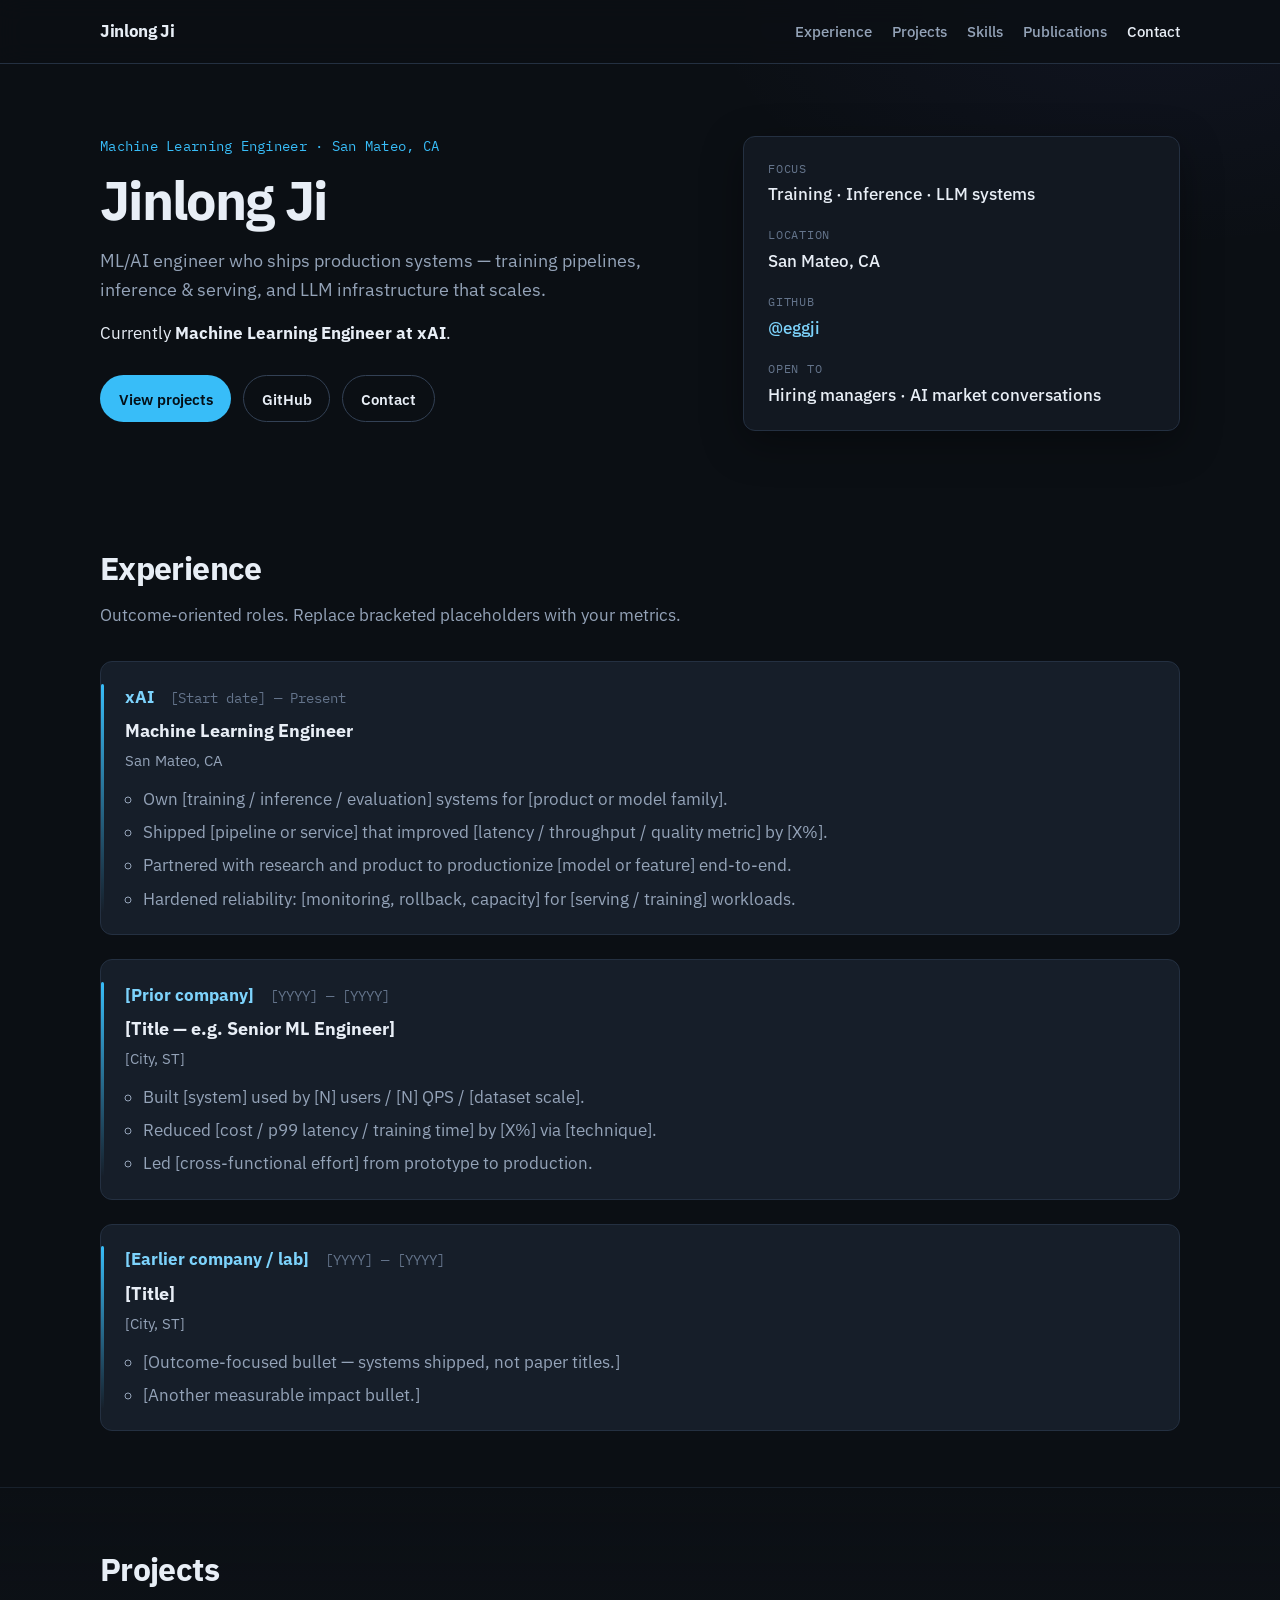
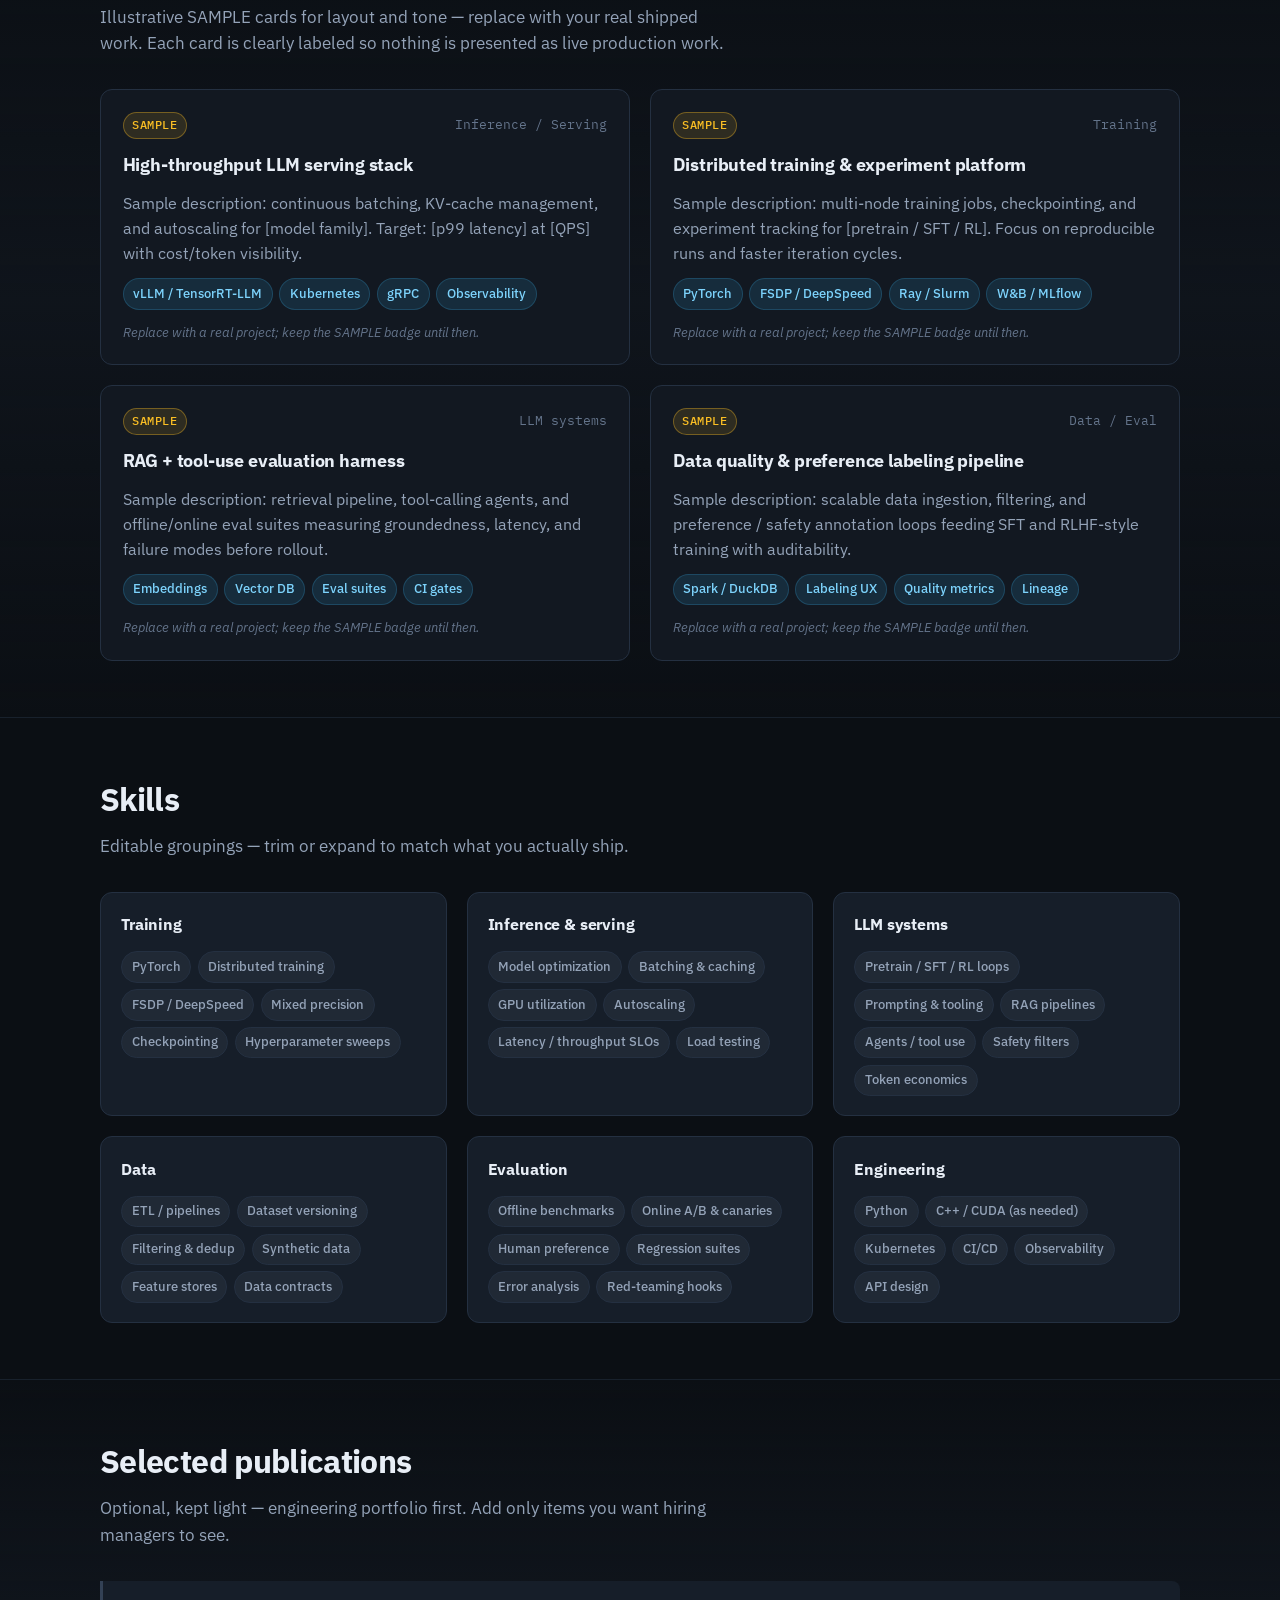
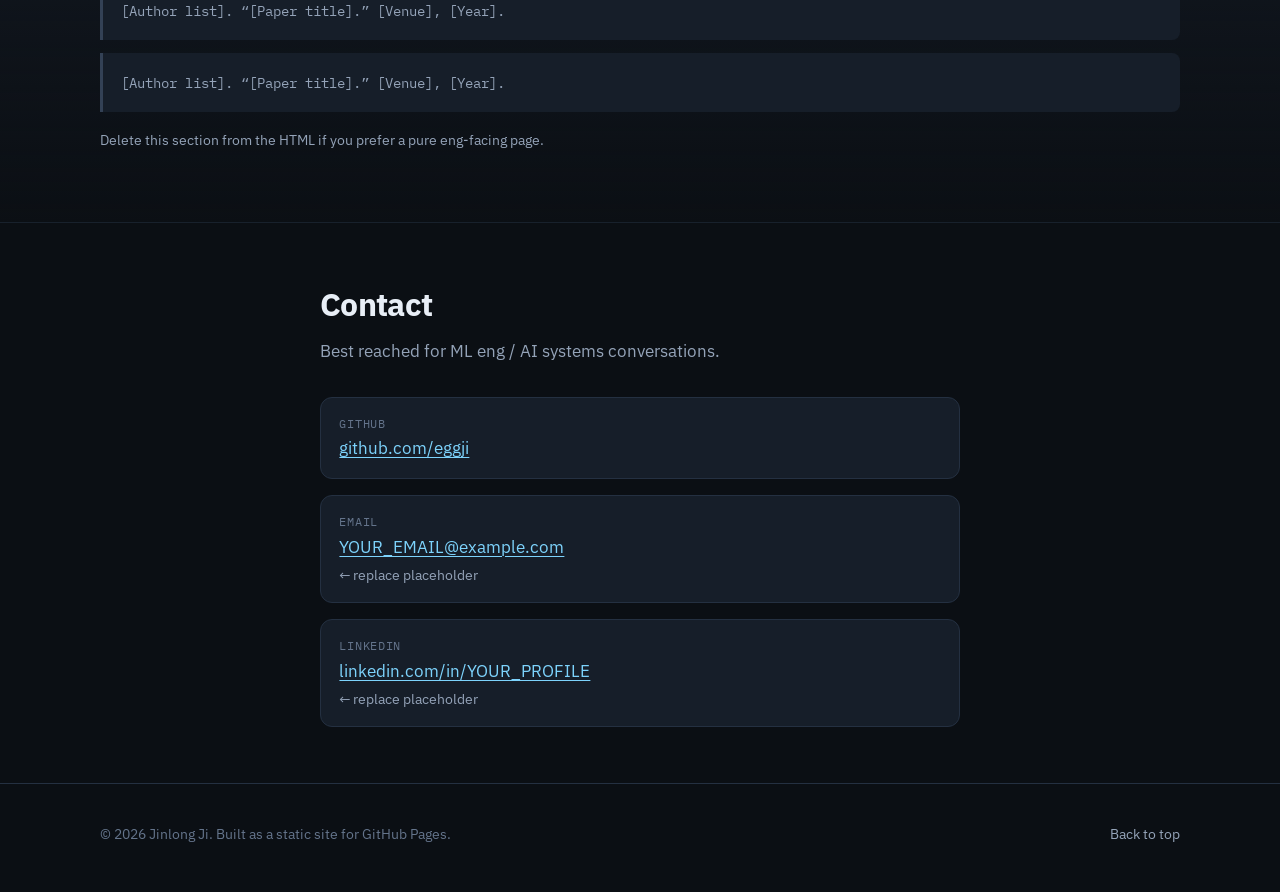
==== index.html @ 06b976f2 "Add ML engineer portfolio site for GitHub Pages" ====
<!DOCTYPE html>
<html lang="en">
<head>
  <meta charset="UTF-8" />
  <meta name="viewport" content="width=device-width, initial-scale=1" />
  <meta name="description" content="Jinlong Ji — Machine Learning Engineer at xAI. Ships training, inference, and LLM systems." />
  <meta name="author" content="Jinlong Ji" />
  <title>Jinlong Ji — Machine Learning Engineer</title>
  <link rel="stylesheet" href="styles.css" />
  <link rel="preconnect" href="https://fonts.googleapis.com" />
  <link rel="preconnect" href="https://fonts.gstatic.com" crossorigin />
  <link href="https://fonts.googleapis.com/css2?family=IBM+Plex+Sans:wght@400;500;600;700&family=IBM+Plex+Mono:wght@400;500&display=swap" rel="stylesheet" />
</head>
<body>
  <a class="skip-link" href="#main">Skip to content</a>

  <header class="site-header" id="top">
    <div class="container header-inner">
      <a class="logo" href="#top">Jinlong Ji</a>
      <button class="nav-toggle" type="button" aria-expanded="false" aria-controls="site-nav" aria-label="Toggle navigation">
        <span class="nav-toggle-bar"></span>
        <span class="nav-toggle-bar"></span>
        <span class="nav-toggle-bar"></span>
      </button>
      <nav class="site-nav" id="site-nav" aria-label="Primary">
        <ul>
          <li><a href="#experience">Experience</a></li>
          <li><a href="#projects">Projects</a></li>
          <li><a href="#skills">Skills</a></li>
          <li><a href="#publications">Publications</a></li>
          <li><a href="#contact">Contact</a></li>
        </ul>
      </nav>
    </div>
  </header>

  <main id="main">
    <!-- Hero -->
    <section class="hero" aria-labelledby="hero-heading">
      <div class="container hero-grid">
        <div class="hero-copy">
          <p class="eyebrow">Machine Learning Engineer · San Mateo, CA</p>
          <h1 id="hero-heading">Jinlong Ji</h1>
          <p class="hero-tagline">
            ML/AI engineer who ships production systems — training pipelines,
            inference &amp; serving, and LLM infrastructure that scales.
          </p>
          <p class="hero-role">Currently <strong>Machine Learning Engineer at xAI</strong>.</p>
          <div class="hero-actions">
            <a class="btn btn-primary" href="#projects">View projects</a>
            <a class="btn btn-ghost" href="https://github.com/eggji" target="_blank" rel="noopener noreferrer">GitHub</a>
            <a class="btn btn-ghost" href="#contact">Contact</a>
          </div>
        </div>
        <aside class="hero-card" aria-label="Quick facts">
          <dl>
            <div>
              <dt>Focus</dt>
              <dd>Training · Inference · LLM systems</dd>
            </div>
            <div>
              <dt>Location</dt>
              <dd>San Mateo, CA</dd>
            </div>
            <div>
              <dt>GitHub</dt>
              <dd><a href="https://github.com/eggji" target="_blank" rel="noopener noreferrer">@eggji</a></dd>
            </div>
            <div>
              <dt>Open to</dt>
              <dd>Hiring managers · AI market conversations</dd>
            </div>
          </dl>
        </aside>
      </div>
    </section>

    <!-- Experience -->
    <section class="section" id="experience" aria-labelledby="experience-heading">
      <div class="container">
        <header class="section-header">
          <h2 id="experience-heading">Experience</h2>
          <p class="section-lead">Outcome-oriented roles. Replace bracketed placeholders with your metrics.</p>
        </header>

        <ol class="timeline">
          <li class="timeline-item">
            <div class="timeline-meta">
              <span class="timeline-org">xAI</span>
              <span class="timeline-dates">[Start date] — Present</span>
            </div>
            <h3 class="timeline-title">Machine Learning Engineer</h3>
            <p class="timeline-loc">San Mateo, CA</p>
            <ul class="bullet-list">
              <li>Own [training / inference / evaluation] systems for [product or model family].</li>
              <li>Shipped [pipeline or service] that improved [latency / throughput / quality metric] by [X%].</li>
              <li>Partnered with research and product to productionize [model or feature] end-to-end.</li>
              <li>Hardened reliability: [monitoring, rollback, capacity] for [serving / training] workloads.</li>
            </ul>
          </li>

          <li class="timeline-item">
            <div class="timeline-meta">
              <span class="timeline-org">[Prior company]</span>
              <span class="timeline-dates">[YYYY] — [YYYY]</span>
            </div>
            <h3 class="timeline-title">[Title — e.g. Senior ML Engineer]</h3>
            <p class="timeline-loc">[City, ST]</p>
            <ul class="bullet-list">
              <li>Built [system] used by [N] users / [N] QPS / [dataset scale].</li>
              <li>Reduced [cost / p99 latency / training time] by [X%] via [technique].</li>
              <li>Led [cross-functional effort] from prototype to production.</li>
            </ul>
          </li>

          <li class="timeline-item">
            <div class="timeline-meta">
              <span class="timeline-org">[Earlier company / lab]</span>
              <span class="timeline-dates">[YYYY] — [YYYY]</span>
            </div>
            <h3 class="timeline-title">[Title]</h3>
            <p class="timeline-loc">[City, ST]</p>
            <ul class="bullet-list">
              <li>[Outcome-focused bullet — systems shipped, not paper titles.]</li>
              <li>[Another measurable impact bullet.]</li>
            </ul>
          </li>
        </ol>
      </div>
    </section>

    <!-- Projects -->
    <section class="section section-alt" id="projects" aria-labelledby="projects-heading">
      <div class="container">
        <header class="section-header">
          <h2 id="projects-heading">Projects</h2>
          <p class="section-lead">
            Illustrative SAMPLE cards for layout and tone — replace with your real shipped work.
            Each card is clearly labeled so nothing is presented as live production work.
          </p>
        </header>

        <div class="card-grid">
          <article class="card">
            <div class="card-top">
              <span class="badge badge-sample">SAMPLE</span>
              <span class="card-domain">Inference / Serving</span>
            </div>
            <h3 class="card-title">High-throughput LLM serving stack</h3>
            <p class="card-body">
              Sample description: continuous batching, KV-cache management, and autoscaling
              for [model family]. Target: [p99 latency] at [QPS] with cost/token visibility.
            </p>
            <ul class="tag-list" aria-label="Stack">
              <li>vLLM / TensorRT-LLM</li>
              <li>Kubernetes</li>
              <li>gRPC</li>
              <li>Observability</li>
            </ul>
            <p class="card-note">Replace with a real project; keep the SAMPLE badge until then.</p>
          </article>

          <article class="card">
            <div class="card-top">
              <span class="badge badge-sample">SAMPLE</span>
              <span class="card-domain">Training</span>
            </div>
            <h3 class="card-title">Distributed training &amp; experiment platform</h3>
            <p class="card-body">
              Sample description: multi-node training jobs, checkpointing, and experiment tracking
              for [pretrain / SFT / RL]. Focus on reproducible runs and faster iteration cycles.
            </p>
            <ul class="tag-list" aria-label="Stack">
              <li>PyTorch</li>
              <li>FSDP / DeepSpeed</li>
              <li>Ray / Slurm</li>
              <li>W&amp;B / MLflow</li>
            </ul>
            <p class="card-note">Replace with a real project; keep the SAMPLE badge until then.</p>
          </article>

          <article class="card">
            <div class="card-top">
              <span class="badge badge-sample">SAMPLE</span>
              <span class="card-domain">LLM systems</span>
            </div>
            <h3 class="card-title">RAG + tool-use evaluation harness</h3>
            <p class="card-body">
              Sample description: retrieval pipeline, tool-calling agents, and offline/online eval
              suites measuring groundedness, latency, and failure modes before rollout.
            </p>
            <ul class="tag-list" aria-label="Stack">
              <li>Embeddings</li>
              <li>Vector DB</li>
              <li>Eval suites</li>
              <li>CI gates</li>
            </ul>
            <p class="card-note">Replace with a real project; keep the SAMPLE badge until then.</p>
          </article>

          <article class="card">
            <div class="card-top">
              <span class="badge badge-sample">SAMPLE</span>
              <span class="card-domain">Data / Eval</span>
            </div>
            <h3 class="card-title">Data quality &amp; preference labeling pipeline</h3>
            <p class="card-body">
              Sample description: scalable data ingestion, filtering, and preference / safety
              annotation loops feeding SFT and RLHF-style training with auditability.
            </p>
            <ul class="tag-list" aria-label="Stack">
              <li>Spark / DuckDB</li>
              <li>Labeling UX</li>
              <li>Quality metrics</li>
              <li>Lineage</li>
            </ul>
            <p class="card-note">Replace with a real project; keep the SAMPLE badge until then.</p>
          </article>
        </div>
      </div>
    </section>

    <!-- Skills -->
    <section class="section" id="skills" aria-labelledby="skills-heading">
      <div class="container">
        <header class="section-header">
          <h2 id="skills-heading">Skills</h2>
          <p class="section-lead">Editable groupings — trim or expand to match what you actually ship.</p>
        </header>

        <div class="skills-grid">
          <div class="skill-block">
            <h3>Training</h3>
            <ul class="tag-list">
              <li>PyTorch</li>
              <li>Distributed training</li>
              <li>FSDP / DeepSpeed</li>
              <li>Mixed precision</li>
              <li>Checkpointing</li>
              <li>Hyperparameter sweeps</li>
            </ul>
          </div>
          <div class="skill-block">
            <h3>Inference &amp; serving</h3>
            <ul class="tag-list">
              <li>Model optimization</li>
              <li>Batching &amp; caching</li>
              <li>GPU utilization</li>
              <li>Autoscaling</li>
              <li>Latency / throughput SLOs</li>
              <li>Load testing</li>
            </ul>
          </div>
          <div class="skill-block">
            <h3>LLM systems</h3>
            <ul class="tag-list">
              <li>Pretrain / SFT / RL loops</li>
              <li>Prompting &amp; tooling</li>
              <li>RAG pipelines</li>
              <li>Agents / tool use</li>
              <li>Safety filters</li>
              <li>Token economics</li>
            </ul>
          </div>
          <div class="skill-block">
            <h3>Data</h3>
            <ul class="tag-list">
              <li>ETL / pipelines</li>
              <li>Dataset versioning</li>
              <li>Filtering &amp; dedup</li>
              <li>Synthetic data</li>
              <li>Feature stores</li>
              <li>Data contracts</li>
            </ul>
          </div>
          <div class="skill-block">
            <h3>Evaluation</h3>
            <ul class="tag-list">
              <li>Offline benchmarks</li>
              <li>Online A/B &amp; canaries</li>
              <li>Human preference</li>
              <li>Regression suites</li>
              <li>Error analysis</li>
              <li>Red-teaming hooks</li>
            </ul>
          </div>
          <div class="skill-block">
            <h3>Engineering</h3>
            <ul class="tag-list">
              <li>Python</li>
              <li>C++ / CUDA (as needed)</li>
              <li>Kubernetes</li>
              <li>CI/CD</li>
              <li>Observability</li>
              <li>API design</li>
            </ul>
          </div>
        </div>
      </div>
    </section>

    <!-- Publications (light / optional) -->
    <section class="section section-alt" id="publications" aria-labelledby="publications-heading">
      <div class="container">
        <header class="section-header">
          <h2 id="publications-heading">Selected publications</h2>
          <p class="section-lead">
            Optional, kept light — engineering portfolio first. Add only items you want hiring managers to see.
          </p>
        </header>

        <ul class="pub-list">
          <li>
            <span class="pub-placeholder">[Author list]. “[Paper title].” [Venue], [Year].</span>
            <span class="pub-links">
              <!-- <a href="#">PDF</a> · <a href="#">Code</a> -->
            </span>
          </li>
          <li>
            <span class="pub-placeholder">[Author list]. “[Paper title].” [Venue], [Year].</span>
          </li>
        </ul>
        <p class="muted small">Delete this section from the HTML if you prefer a pure eng-facing page.</p>
      </div>
    </section>

    <!-- Contact -->
    <section class="section" id="contact" aria-labelledby="contact-heading">
      <div class="container contact-panel">
        <header class="section-header">
          <h2 id="contact-heading">Contact</h2>
          <p class="section-lead">Best reached for ML eng / AI systems conversations.</p>
        </header>
        <ul class="contact-list">
          <li>
            <span class="contact-label">GitHub</span>
            <a href="https://github.com/eggji" target="_blank" rel="noopener noreferrer">github.com/eggji</a>
          </li>
          <li>
            <span class="contact-label">Email</span>
            <a href="mailto:YOUR_EMAIL@example.com">YOUR_EMAIL@example.com</a>
            <span class="muted small"> ← replace placeholder</span>
          </li>
          <li>
            <span class="contact-label">LinkedIn</span>
            <a href="https://www.linkedin.com/in/YOUR_PROFILE/" target="_blank" rel="noopener noreferrer">linkedin.com/in/YOUR_PROFILE</a>
            <span class="muted small"> ← replace placeholder</span>
          </li>
        </ul>
      </div>
    </section>
  </main>

  <footer class="site-footer">
    <div class="container footer-inner">
      <p>© <span id="year"></span> Jinlong Ji. Built as a static site for GitHub Pages.</p>
      <a href="#top">Back to top</a>
    </div>
  </footer>

  <script src="script.js"></script>
</body>
</html>
---- styles.css ----
/* Jinlong Ji — ML Engineer portfolio
   Clean, modern, eng-first; works from GitHub Pages repo root. */

:root {
  --bg: #0b0f14;
  --bg-elevated: #121821;
  --bg-alt: #0e141c;
  --surface: #161e29;
  --border: #243041;
  --border-strong: #334155;
  --text: #e8eef6;
  --text-muted: #94a3b8;
  --text-dim: #64748b;
  --accent: #38bdf8;
  --accent-soft: rgba(56, 189, 248, 0.12);
  --accent-strong: #7dd3fc;
  --sample: #fbbf24;
  --sample-bg: rgba(251, 191, 36, 0.12);
  --radius: 12px;
  --radius-sm: 8px;
  --shadow: 0 12px 40px rgba(0, 0, 0, 0.35);
  --max: 1080px;
  --header-h: 64px;
  --font: "IBM Plex Sans", system-ui, -apple-system, Segoe UI, Roboto, sans-serif;
  --mono: "IBM Plex Mono", ui-monospace, SFMono-Regular, Menlo, monospace;
}

*,
*::before,
*::after {
  box-sizing: border-box;
}

html {
  scroll-behavior: smooth;
  scroll-padding-top: calc(var(--header-h) + 12px);
}

body {
  margin: 0;
  font-family: var(--font);
  font-size: 1.05rem;
  line-height: 1.6;
  color: var(--text);
  background:
    radial-gradient(1200px 600px at 10% -10%, rgba(56, 189, 248, 0.08), transparent 55%),
    radial-gradient(900px 500px at 90% 0%, rgba(99, 102, 241, 0.06), transparent 50%),
    var(--bg);
  -webkit-font-smoothing: antialiased;
}

img {
  max-width: 100%;
  height: auto;
}

a {
  color: var(--accent-strong);
  text-decoration-thickness: 1px;
  text-underline-offset: 3px;
}

a:hover {
  color: #fff;
}

a:focus-visible,
button:focus-visible {
  outline: 2px solid var(--accent);
  outline-offset: 3px;
}

.skip-link {
  position: absolute;
  left: 1rem;
  top: -100px;
  z-index: 1000;
  padding: 0.5rem 0.75rem;
  background: var(--accent);
  color: #0b0f14;
  font-weight: 600;
  border-radius: var(--radius-sm);
}

.skip-link:focus {
  top: 0.75rem;
}

.container {
  width: min(100% - 2rem, var(--max));
  margin-inline: auto;
}

.muted {
  color: var(--text-muted);
}

.small {
  font-size: 0.9rem;
}

/* Header / nav */
.site-header {
  position: sticky;
  top: 0;
  z-index: 100;
  height: var(--header-h);
  backdrop-filter: blur(12px);
  background: rgba(11, 15, 20, 0.82);
  border-bottom: 1px solid var(--border);
}

.header-inner {
  height: 100%;
  display: flex;
  align-items: center;
  justify-content: space-between;
  gap: 1rem;
}

.logo {
  font-weight: 700;
  letter-spacing: -0.02em;
  color: var(--text);
  text-decoration: none;
}

.logo:hover {
  color: var(--accent-strong);
}

.site-nav ul {
  display: flex;
  gap: 0.25rem 1.25rem;
  list-style: none;
  margin: 0;
  padding: 0;
}

.site-nav a {
  color: var(--text-muted);
  text-decoration: none;
  font-size: 0.95rem;
  font-weight: 500;
}

.site-nav a:hover,
.site-nav a[aria-current="true"] {
  color: var(--text);
}

.nav-toggle {
  display: none;
  width: 42px;
  height: 42px;
  padding: 0;
  border: 1px solid var(--border);
  border-radius: var(--radius-sm);
  background: var(--surface);
  cursor: pointer;
  align-items: center;
  justify-content: center;
  flex-direction: column;
  gap: 5px;
}

.nav-toggle-bar {
  display: block;
  width: 18px;
  height: 2px;
  background: var(--text);
  border-radius: 1px;
}

/* Hero */
.hero {
  padding: 4.5rem 0 3.5rem;
}

.hero-grid {
  display: grid;
  grid-template-columns: 1.4fr 1fr;
  gap: 2rem;
  align-items: start;
}

.eyebrow {
  margin: 0 0 0.75rem;
  font-family: var(--mono);
  font-size: 0.85rem;
  color: var(--accent);
  letter-spacing: 0.02em;
}

.hero h1 {
  margin: 0 0 1rem;
  font-size: clamp(2.4rem, 5vw, 3.4rem);
  line-height: 1.1;
  letter-spacing: -0.03em;
}

.hero-tagline {
  margin: 0 0 1rem;
  font-size: 1.15rem;
  color: var(--text-muted);
  max-width: 38rem;
}

.hero-role {
  margin: 0 0 1.75rem;
  color: var(--text);
}

.hero-actions {
  display: flex;
  flex-wrap: wrap;
  gap: 0.75rem;
}

.btn {
  display: inline-flex;
  align-items: center;
  justify-content: center;
  padding: 0.65rem 1.1rem;
  border-radius: 999px;
  font-weight: 600;
  font-size: 0.95rem;
  text-decoration: none;
  border: 1px solid transparent;
  transition: background 0.15s ease, color 0.15s ease, border-color 0.15s ease;
}

.btn-primary {
  background: var(--accent);
  color: #041018;
}

.btn-primary:hover {
  background: var(--accent-strong);
  color: #041018;
}

.btn-ghost {
  background: transparent;
  color: var(--text);
  border-color: var(--border-strong);
}

.btn-ghost:hover {
  border-color: var(--accent);
  color: var(--accent-strong);
  background: var(--accent-soft);
}

.hero-card {
  background: var(--bg-elevated);
  border: 1px solid var(--border);
  border-radius: var(--radius);
  padding: 1.35rem 1.5rem;
  box-shadow: var(--shadow);
}

.hero-card dl {
  margin: 0;
  display: grid;
  gap: 1.1rem;
}

.hero-card dt {
  font-family: var(--mono);
  font-size: 0.75rem;
  text-transform: uppercase;
  letter-spacing: 0.06em;
  color: var(--text-dim);
  margin-bottom: 0.2rem;
}

.hero-card dd {
  margin: 0;
  font-weight: 500;
}

.hero-card a {
  text-decoration: none;
}

/* Sections */
.section {
  padding: 3.5rem 0;
}

.section-alt {
  background: linear-gradient(180deg, transparent, rgba(18, 24, 33, 0.55), transparent);
  border-block: 1px solid rgba(36, 48, 65, 0.55);
}

.section-header {
  margin-bottom: 2rem;
  max-width: 40rem;
}

.section-header h2 {
  margin: 0 0 0.5rem;
  font-size: clamp(1.6rem, 3vw, 2rem);
  letter-spacing: -0.02em;
}

.section-lead {
  margin: 0;
  color: var(--text-muted);
}

/* Timeline / experience */
.timeline {
  list-style: none;
  margin: 0;
  padding: 0;
  display: grid;
  gap: 1.5rem;
}

.timeline-item {
  position: relative;
  padding: 1.35rem 1.5rem;
  background: var(--surface);
  border: 1px solid var(--border);
  border-radius: var(--radius);
}

.timeline-item::before {
  content: "";
  position: absolute;
  left: 0;
  top: 1.35rem;
  bottom: 1.35rem;
  width: 3px;
  border-radius: 2px;
  background: linear-gradient(180deg, var(--accent), transparent);
}

.timeline-meta {
  display: flex;
  flex-wrap: wrap;
  gap: 0.5rem 1rem;
  align-items: baseline;
  margin-bottom: 0.35rem;
}

.timeline-org {
  font-weight: 700;
  color: var(--accent-strong);
}

.timeline-dates {
  font-family: var(--mono);
  font-size: 0.85rem;
  color: var(--text-dim);
}

.timeline-title {
  margin: 0 0 0.15rem;
  font-size: 1.15rem;
}

.timeline-loc {
  margin: 0 0 0.85rem;
  color: var(--text-muted);
  font-size: 0.95rem;
}

.bullet-list {
  margin: 0;
  padding-left: 1.15rem;
  color: var(--text-muted);
}

.bullet-list li + li {
  margin-top: 0.4rem;
}

/* Project cards */
.card-grid {
  display: grid;
  grid-template-columns: repeat(2, 1fr);
  gap: 1.25rem;
}

.card {
  display: flex;
  flex-direction: column;
  gap: 0.75rem;
  padding: 1.35rem;
  background: var(--bg-elevated);
  border: 1px solid var(--border);
  border-radius: var(--radius);
  transition: border-color 0.15s ease, transform 0.15s ease;
}

.card:hover {
  border-color: var(--border-strong);
  transform: translateY(-2px);
}

.card-top {
  display: flex;
  flex-wrap: wrap;
  gap: 0.5rem;
  align-items: center;
  justify-content: space-between;
}

.badge {
  display: inline-flex;
  align-items: center;
  padding: 0.2rem 0.55rem;
  border-radius: 999px;
  font-family: var(--mono);
  font-size: 0.72rem;
  font-weight: 500;
  letter-spacing: 0.04em;
}

.badge-sample {
  color: var(--sample);
  background: var(--sample-bg);
  border: 1px solid rgba(251, 191, 36, 0.35);
}

.card-domain {
  font-size: 0.8rem;
  color: var(--text-dim);
  font-family: var(--mono);
}

.card-title {
  margin: 0;
  font-size: 1.1rem;
  letter-spacing: -0.01em;
}

.card-body {
  margin: 0;
  color: var(--text-muted);
  font-size: 0.98rem;
  flex: 1;
}

.card-note {
  margin: 0;
  font-size: 0.82rem;
  color: var(--text-dim);
  font-style: italic;
}

.tag-list {
  display: flex;
  flex-wrap: wrap;
  gap: 0.4rem;
  list-style: none;
  margin: 0;
  padding: 0;
}

.tag-list li {
  padding: 0.28rem 0.6rem;
  border-radius: 999px;
  background: var(--accent-soft);
  border: 1px solid rgba(56, 189, 248, 0.2);
  color: var(--accent-strong);
  font-size: 0.8rem;
  font-weight: 500;
}

/* Skills */
.skills-grid {
  display: grid;
  grid-template-columns: repeat(3, 1fr);
  gap: 1.25rem;
}

.skill-block {
  padding: 1.2rem 1.25rem;
  background: var(--surface);
  border: 1px solid var(--border);
  border-radius: var(--radius);
}

.skill-block h3 {
  margin: 0 0 0.85rem;
  font-size: 1rem;
  letter-spacing: -0.01em;
}

.skill-block .tag-list li {
  background: rgba(148, 163, 184, 0.08);
  border-color: var(--border);
  color: var(--text-muted);
}

/* Publications */
.pub-list {
  list-style: none;
  margin: 0 0 1rem;
  padding: 0;
  display: grid;
  gap: 0.85rem;
}

.pub-list li {
  padding: 1rem 1.15rem;
  border-left: 3px solid var(--border-strong);
  background: var(--surface);
  border-radius: 0 var(--radius-sm) var(--radius-sm) 0;
  color: var(--text-muted);
}

.pub-placeholder {
  font-family: var(--mono);
  font-size: 0.9rem;
}

/* Contact */
.contact-panel {
  max-width: 40rem;
}

.contact-list {
  list-style: none;
  margin: 0;
  padding: 0;
  display: grid;
  gap: 1rem;
}

.contact-list li {
  display: grid;
  gap: 0.15rem;
  padding: 1rem 1.15rem;
  background: var(--surface);
  border: 1px solid var(--border);
  border-radius: var(--radius);
}

.contact-label {
  font-family: var(--mono);
  font-size: 0.75rem;
  text-transform: uppercase;
  letter-spacing: 0.06em;
  color: var(--text-dim);
}

/* Footer */
.site-footer {
  border-top: 1px solid var(--border);
  padding: 1.5rem 0 2rem;
  color: var(--text-dim);
  font-size: 0.9rem;
}

.footer-inner {
  display: flex;
  flex-wrap: wrap;
  gap: 0.75rem 1.5rem;
  justify-content: space-between;
  align-items: center;
}

.site-footer a {
  color: var(--text-muted);
  text-decoration: none;
}

.site-footer a:hover {
  color: var(--accent-strong);
}

/* Mobile */
@media (max-width: 860px) {
  .hero-grid,
  .card-grid,
  .skills-grid {
    grid-template-columns: 1fr;
  }

  .skills-grid {
    grid-template-columns: 1fr 1fr;
  }

  .nav-toggle {
    display: inline-flex;
  }

  .site-nav {
    position: absolute;
    top: var(--header-h);
    left: 0;
    right: 0;
    background: rgba(11, 15, 20, 0.97);
    border-bottom: 1px solid var(--border);
    padding: 0.75rem 1rem 1rem;
    display: none;
  }

  .site-nav.is-open {
    display: block;
  }

  .site-nav ul {
    flex-direction: column;
    gap: 0;
  }

  .site-nav a {
    display: block;
    padding: 0.7rem 0.35rem;
    border-bottom: 1px solid var(--border);
  }
}

@media (max-width: 560px) {
  .skills-grid {
    grid-template-columns: 1fr;
  }

  .hero {
    padding-top: 3rem;
  }

  .timeline-item {
    padding-left: 1.15rem;
  }
}

@media (prefers-reduced-motion: reduce) {
  html {
    scroll-behavior: auto;
  }

  .card {
    transition: none;
  }
}
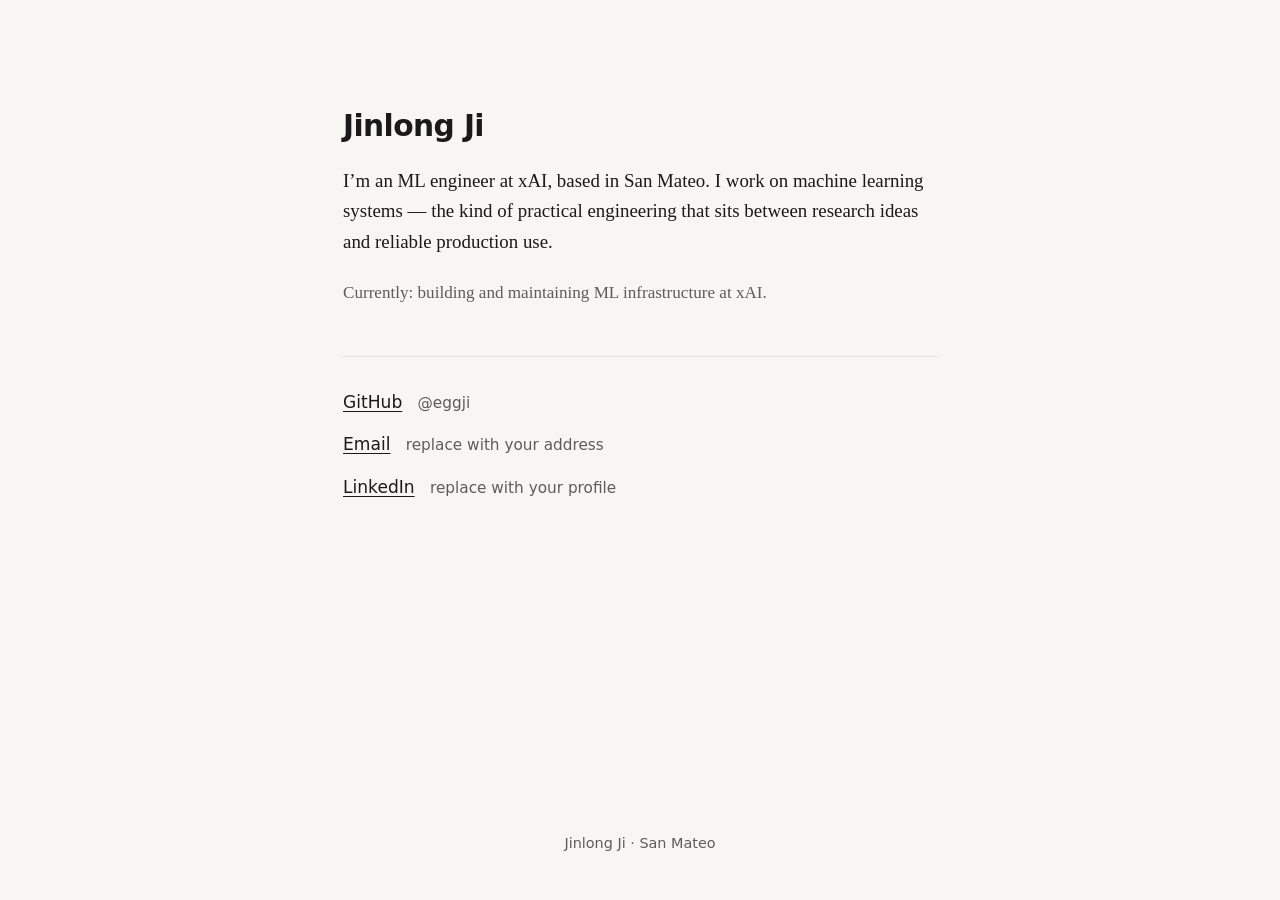
==== commit dc95ed64: "Redesign as minimal light personal site" ====
--- a/index.html
+++ b/index.html
@@ -3,361 +3,47 @@
 <head>
   <meta charset="UTF-8" />
   <meta name="viewport" content="width=device-width, initial-scale=1" />
-  <meta name="description" content="Jinlong Ji — Machine Learning Engineer at xAI. Ships training, inference, and LLM systems." />
+  <meta name="description" content="Jinlong Ji — ML engineer at xAI, based in San Mateo." />
   <meta name="author" content="Jinlong Ji" />
-  <title>Jinlong Ji — Machine Learning Engineer</title>
+  <title>Jinlong Ji</title>
   <link rel="stylesheet" href="styles.css" />
-  <link rel="preconnect" href="https://fonts.googleapis.com" />
-  <link rel="preconnect" href="https://fonts.gstatic.com" crossorigin />
-  <link href="https://fonts.googleapis.com/css2?family=IBM+Plex+Sans:wght@400;500;600;700&family=IBM+Plex+Mono:wght@400;500&display=swap" rel="stylesheet" />
 </head>
 <body>
-  <a class="skip-link" href="#main">Skip to content</a>
-
-  <header class="site-header" id="top">
-    <div class="container header-inner">
-      <a class="logo" href="#top">Jinlong Ji</a>
-      <button class="nav-toggle" type="button" aria-expanded="false" aria-controls="site-nav" aria-label="Toggle navigation">
-        <span class="nav-toggle-bar"></span>
-        <span class="nav-toggle-bar"></span>
-        <span class="nav-toggle-bar"></span>
-      </button>
-      <nav class="site-nav" id="site-nav" aria-label="Primary">
-        <ul>
-          <li><a href="#experience">Experience</a></li>
-          <li><a href="#projects">Projects</a></li>
-          <li><a href="#skills">Skills</a></li>
-          <li><a href="#publications">Publications</a></li>
-          <li><a href="#contact">Contact</a></li>
-        </ul>
-      </nav>
-    </div>
-  </header>
+  <a class="skip" href="#main">Skip to content</a>
 
   <main id="main">
-    <!-- Hero -->
-    <section class="hero" aria-labelledby="hero-heading">
-      <div class="container hero-grid">
-        <div class="hero-copy">
-          <p class="eyebrow">Machine Learning Engineer · San Mateo, CA</p>
-          <h1 id="hero-heading">Jinlong Ji</h1>
-          <p class="hero-tagline">
-            ML/AI engineer who ships production systems — training pipelines,
-            inference &amp; serving, and LLM infrastructure that scales.
-          </p>
-          <p class="hero-role">Currently <strong>Machine Learning Engineer at xAI</strong>.</p>
-          <div class="hero-actions">
-            <a class="btn btn-primary" href="#projects">View projects</a>
-            <a class="btn btn-ghost" href="https://github.com/eggji" target="_blank" rel="noopener noreferrer">GitHub</a>
-            <a class="btn btn-ghost" href="#contact">Contact</a>
-          </div>
-        </div>
-        <aside class="hero-card" aria-label="Quick facts">
-          <dl>
-            <div>
-              <dt>Focus</dt>
-              <dd>Training · Inference · LLM systems</dd>
-            </div>
-            <div>
-              <dt>Location</dt>
-              <dd>San Mateo, CA</dd>
-            </div>
-            <div>
-              <dt>GitHub</dt>
-              <dd><a href="https://github.com/eggji" target="_blank" rel="noopener noreferrer">@eggji</a></dd>
-            </div>
-            <div>
-              <dt>Open to</dt>
-              <dd>Hiring managers · AI market conversations</dd>
-            </div>
-          </dl>
-        </aside>
-      </div>
-    </section>
+    <header class="intro">
+      <h1>Jinlong Ji</h1>
+      <p class="lede">
+        I’m an ML engineer at xAI, based in San Mateo.
+        I work on machine learning systems — the kind of practical engineering
+        that sits between research ideas and reliable production use.
+      </p>
+      <p class="currently">
+        Currently: building and maintaining ML infrastructure at xAI.
+      </p>
+    </header>
 
-    <!-- Experience -->
-    <section class="section" id="experience" aria-labelledby="experience-heading">
-      <div class="container">
-        <header class="section-header">
-          <h2 id="experience-heading">Experience</h2>
-          <p class="section-lead">Outcome-oriented roles. Replace bracketed placeholders with your metrics.</p>
-        </header>
-
-        <ol class="timeline">
-          <li class="timeline-item">
-            <div class="timeline-meta">
-              <span class="timeline-org">xAI</span>
-              <span class="timeline-dates">[Start date] — Present</span>
-            </div>
-            <h3 class="timeline-title">Machine Learning Engineer</h3>
-            <p class="timeline-loc">San Mateo, CA</p>
-            <ul class="bullet-list">
-              <li>Own [training / inference / evaluation] systems for [product or model family].</li>
-              <li>Shipped [pipeline or service] that improved [latency / throughput / quality metric] by [X%].</li>
-              <li>Partnered with research and product to productionize [model or feature] end-to-end.</li>
-              <li>Hardened reliability: [monitoring, rollback, capacity] for [serving / training] workloads.</li>
-            </ul>
-          </li>
-
-          <li class="timeline-item">
-            <div class="timeline-meta">
-              <span class="timeline-org">[Prior company]</span>
-              <span class="timeline-dates">[YYYY] — [YYYY]</span>
-            </div>
-            <h3 class="timeline-title">[Title — e.g. Senior ML Engineer]</h3>
-            <p class="timeline-loc">[City, ST]</p>
-            <ul class="bullet-list">
-              <li>Built [system] used by [N] users / [N] QPS / [dataset scale].</li>
-              <li>Reduced [cost / p99 latency / training time] by [X%] via [technique].</li>
-              <li>Led [cross-functional effort] from prototype to production.</li>
-            </ul>
-          </li>
-
-          <li class="timeline-item">
-            <div class="timeline-meta">
-              <span class="timeline-org">[Earlier company / lab]</span>
-              <span class="timeline-dates">[YYYY] — [YYYY]</span>
-            </div>
-            <h3 class="timeline-title">[Title]</h3>
-            <p class="timeline-loc">[City, ST]</p>
-            <ul class="bullet-list">
-              <li>[Outcome-focused bullet — systems shipped, not paper titles.]</li>
-              <li>[Another measurable impact bullet.]</li>
-            </ul>
-          </li>
-        </ol>
-      </div>
-    </section>
-
-    <!-- Projects -->
-    <section class="section section-alt" id="projects" aria-labelledby="projects-heading">
-      <div class="container">
-        <header class="section-header">
-          <h2 id="projects-heading">Projects</h2>
-          <p class="section-lead">
-            Illustrative SAMPLE cards for layout and tone — replace with your real shipped work.
-            Each card is clearly labeled so nothing is presented as live production work.
-          </p>
-        </header>
-
-        <div class="card-grid">
-          <article class="card">
-            <div class="card-top">
-              <span class="badge badge-sample">SAMPLE</span>
-              <span class="card-domain">Inference / Serving</span>
-            </div>
-            <h3 class="card-title">High-throughput LLM serving stack</h3>
-            <p class="card-body">
-              Sample description: continuous batching, KV-cache management, and autoscaling
-              for [model family]. Target: [p99 latency] at [QPS] with cost/token visibility.
-            </p>
-            <ul class="tag-list" aria-label="Stack">
-              <li>vLLM / TensorRT-LLM</li>
-              <li>Kubernetes</li>
-              <li>gRPC</li>
-              <li>Observability</li>
-            </ul>
-            <p class="card-note">Replace with a real project; keep the SAMPLE badge until then.</p>
-          </article>
-
-          <article class="card">
-            <div class="card-top">
-              <span class="badge badge-sample">SAMPLE</span>
-              <span class="card-domain">Training</span>
-            </div>
-            <h3 class="card-title">Distributed training &amp; experiment platform</h3>
-            <p class="card-body">
-              Sample description: multi-node training jobs, checkpointing, and experiment tracking
-              for [pretrain / SFT / RL]. Focus on reproducible runs and faster iteration cycles.
-            </p>
-            <ul class="tag-list" aria-label="Stack">
-              <li>PyTorch</li>
-              <li>FSDP / DeepSpeed</li>
-              <li>Ray / Slurm</li>
-              <li>W&amp;B / MLflow</li>
-            </ul>
-            <p class="card-note">Replace with a real project; keep the SAMPLE badge until then.</p>
-          </article>
-
-          <article class="card">
-            <div class="card-top">
-              <span class="badge badge-sample">SAMPLE</span>
-              <span class="card-domain">LLM systems</span>
-            </div>
-            <h3 class="card-title">RAG + tool-use evaluation harness</h3>
-            <p class="card-body">
-              Sample description: retrieval pipeline, tool-calling agents, and offline/online eval
-              suites measuring groundedness, latency, and failure modes before rollout.
-            </p>
-            <ul class="tag-list" aria-label="Stack">
-              <li>Embeddings</li>
-              <li>Vector DB</li>
-              <li>Eval suites</li>
-              <li>CI gates</li>
-            </ul>
-            <p class="card-note">Replace with a real project; keep the SAMPLE badge until then.</p>
-          </article>
-
-          <article class="card">
-            <div class="card-top">
-              <span class="badge badge-sample">SAMPLE</span>
-              <span class="card-domain">Data / Eval</span>
-            </div>
-            <h3 class="card-title">Data quality &amp; preference labeling pipeline</h3>
-            <p class="card-body">
-              Sample description: scalable data ingestion, filtering, and preference / safety
-              annotation loops feeding SFT and RLHF-style training with auditability.
-            </p>
-            <ul class="tag-list" aria-label="Stack">
-              <li>Spark / DuckDB</li>
-              <li>Labeling UX</li>
-              <li>Quality metrics</li>
-              <li>Lineage</li>
-            </ul>
-            <p class="card-note">Replace with a real project; keep the SAMPLE badge until then.</p>
-          </article>
-        </div>
-      </div>
-    </section>
-
-    <!-- Skills -->
-    <section class="section" id="skills" aria-labelledby="skills-heading">
-      <div class="container">
-        <header class="section-header">
-          <h2 id="skills-heading">Skills</h2>
-          <p class="section-lead">Editable groupings — trim or expand to match what you actually ship.</p>
-        </header>
-
-        <div class="skills-grid">
-          <div class="skill-block">
-            <h3>Training</h3>
-            <ul class="tag-list">
-              <li>PyTorch</li>
-              <li>Distributed training</li>
-              <li>FSDP / DeepSpeed</li>
-              <li>Mixed precision</li>
-              <li>Checkpointing</li>
-              <li>Hyperparameter sweeps</li>
-            </ul>
-          </div>
-          <div class="skill-block">
-            <h3>Inference &amp; serving</h3>
-            <ul class="tag-list">
-              <li>Model optimization</li>
-              <li>Batching &amp; caching</li>
-              <li>GPU utilization</li>
-              <li>Autoscaling</li>
-              <li>Latency / throughput SLOs</li>
-              <li>Load testing</li>
-            </ul>
-          </div>
-          <div class="skill-block">
-            <h3>LLM systems</h3>
-            <ul class="tag-list">
-              <li>Pretrain / SFT / RL loops</li>
-              <li>Prompting &amp; tooling</li>
-              <li>RAG pipelines</li>
-              <li>Agents / tool use</li>
-              <li>Safety filters</li>
-              <li>Token economics</li>
-            </ul>
-          </div>
-          <div class="skill-block">
-            <h3>Data</h3>
-            <ul class="tag-list">
-              <li>ETL / pipelines</li>
-              <li>Dataset versioning</li>
-              <li>Filtering &amp; dedup</li>
-              <li>Synthetic data</li>
-              <li>Feature stores</li>
-              <li>Data contracts</li>
-            </ul>
-          </div>
-          <div class="skill-block">
-            <h3>Evaluation</h3>
-            <ul class="tag-list">
-              <li>Offline benchmarks</li>
-              <li>Online A/B &amp; canaries</li>
-              <li>Human preference</li>
-              <li>Regression suites</li>
-              <li>Error analysis</li>
-              <li>Red-teaming hooks</li>
-            </ul>
-          </div>
-          <div class="skill-block">
-            <h3>Engineering</h3>
-            <ul class="tag-list">
-              <li>Python</li>
-              <li>C++ / CUDA (as needed)</li>
-              <li>Kubernetes</li>
-              <li>CI/CD</li>
-              <li>Observability</li>
-              <li>API design</li>
-            </ul>
-          </div>
-        </div>
-      </div>
-    </section>
-
-    <!-- Publications (light / optional) -->
-    <section class="section section-alt" id="publications" aria-labelledby="publications-heading">
-      <div class="container">
-        <header class="section-header">
-          <h2 id="publications-heading">Selected publications</h2>
-          <p class="section-lead">
-            Optional, kept light — engineering portfolio first. Add only items you want hiring managers to see.
-          </p>
-        </header>
-
-        <ul class="pub-list">
-          <li>
-            <span class="pub-placeholder">[Author list]. “[Paper title].” [Venue], [Year].</span>
-            <span class="pub-links">
-              <!-- <a href="#">PDF</a> · <a href="#">Code</a> -->
-            </span>
-          </li>
-          <li>
-            <span class="pub-placeholder">[Author list]. “[Paper title].” [Venue], [Year].</span>
-          </li>
-        </ul>
-        <p class="muted small">Delete this section from the HTML if you prefer a pure eng-facing page.</p>
-      </div>
-    </section>
-
-    <!-- Contact -->
-    <section class="section" id="contact" aria-labelledby="contact-heading">
-      <div class="container contact-panel">
-        <header class="section-header">
-          <h2 id="contact-heading">Contact</h2>
-          <p class="section-lead">Best reached for ML eng / AI systems conversations.</p>
-        </header>
-        <ul class="contact-list">
-          <li>
-            <span class="contact-label">GitHub</span>
-            <a href="https://github.com/eggji" target="_blank" rel="noopener noreferrer">github.com/eggji</a>
-          </li>
-          <li>
-            <span class="contact-label">Email</span>
-            <a href="mailto:YOUR_EMAIL@example.com">YOUR_EMAIL@example.com</a>
-            <span class="muted small"> ← replace placeholder</span>
-          </li>
-          <li>
-            <span class="contact-label">LinkedIn</span>
-            <a href="https://www.linkedin.com/in/YOUR_PROFILE/" target="_blank" rel="noopener noreferrer">linkedin.com/in/YOUR_PROFILE</a>
-            <span class="muted small"> ← replace placeholder</span>
-          </li>
-        </ul>
-      </div>
-    </section>
+    <nav class="links" aria-label="Links">
+      <ul>
+        <li>
+          <a href="https://github.com/eggji" rel="noopener noreferrer">GitHub</a>
+          <span class="hint">@eggji</span>
+        </li>
+        <li>
+          <a href="mailto:hello@example.com">Email</a>
+          <span class="hint">replace with your address</span>
+        </li>
+        <li>
+          <a href="https://www.linkedin.com/in/YOUR_HANDLE">LinkedIn</a>
+          <span class="hint">replace with your profile</span>
+        </li>
+      </ul>
+    </nav>
   </main>
 
-  <footer class="site-footer">
-    <div class="container footer-inner">
-      <p>© <span id="year"></span> Jinlong Ji. Built as a static site for GitHub Pages.</p>
-      <a href="#top">Back to top</a>
-    </div>
+  <footer>
+    <p>Jinlong Ji · San Mateo</p>
   </footer>
-
-  <script src="script.js"></script>
 </body>
 </html>
--- a/styles.css
+++ b/styles.css
@@ -1,28 +1,14 @@
-/* Jinlong Ji — ML Engineer portfolio
-   Clean, modern, eng-first; works from GitHub Pages repo root. */
+/* Minimal personal page — light, quiet */
 
 :root {
-  --bg: #0b0f14;
-  --bg-elevated: #121821;
-  --bg-alt: #0e141c;
-  --surface: #161e29;
-  --border: #243041;
-  --border-strong: #334155;
-  --text: #e8eef6;
-  --text-muted: #94a3b8;
-  --text-dim: #64748b;
-  --accent: #38bdf8;
-  --accent-soft: rgba(56, 189, 248, 0.12);
-  --accent-strong: #7dd3fc;
-  --sample: #fbbf24;
-  --sample-bg: rgba(251, 191, 36, 0.12);
-  --radius: 12px;
-  --radius-sm: 8px;
-  --shadow: 0 12px 40px rgba(0, 0, 0, 0.35);
-  --max: 1080px;
-  --header-h: 64px;
-  --font: "IBM Plex Sans", system-ui, -apple-system, Segoe UI, Roboto, sans-serif;
-  --mono: "IBM Plex Mono", ui-monospace, SFMono-Regular, Menlo, monospace;
+  --bg: #f7f6f3;
+  --text: #1a1a1a;
+  --muted: #5c5c5c;
+  --link: #1a1a1a;
+  --link-hover: #333;
+  --rule: #e2e0db;
+  --max: 36rem;
+  --pad: 1.5rem;
 }
 
 *,
@@ -32,611 +18,122 @@
 }
 
 html {
-  scroll-behavior: smooth;
-  scroll-padding-top: calc(var(--header-h) + 12px);
+  font-size: 112.5%; /* ~18px */
+  -webkit-text-size-adjust: 100%;
 }
 
 body {
   margin: 0;
-  font-family: var(--font);
-  font-size: 1.05rem;
+  min-height: 100vh;
+  display: flex;
+  flex-direction: column;
+  font-family: Georgia, "Times New Roman", Times, serif;
   line-height: 1.6;
   color: var(--text);
-  background:
-    radial-gradient(1200px 600px at 10% -10%, rgba(56, 189, 248, 0.08), transparent 55%),
-    radial-gradient(900px 500px at 90% 0%, rgba(99, 102, 241, 0.06), transparent 50%),
-    var(--bg);
-  -webkit-font-smoothing: antialiased;
+  background: var(--bg);
 }
 
-img {
-  max-width: 100%;
-  height: auto;
+.skip {
+  position: absolute;
+  left: -9999px;
+  top: 0;
+  padding: 0.5rem 0.75rem;
+  background: var(--text);
+  color: var(--bg);
+  z-index: 10;
 }
 
-a {
-  color: var(--accent-strong);
-  text-decoration-thickness: 1px;
-  text-underline-offset: 3px;
+.skip:focus {
+  left: var(--pad);
+  top: var(--pad);
 }
 
-a:hover {
-  color: #fff;
+main {
+  flex: 1;
+  width: 100%;
+  max-width: var(--max);
+  margin: 0 auto;
+  padding: 4.5rem var(--pad) 3rem;
 }
 
-a:focus-visible,
-button:focus-visible {
-  outline: 2px solid var(--accent);
-  outline-offset: 3px;
+.intro h1 {
+  margin: 0 0 1.25rem;
+  font-family: system-ui, -apple-system, "Segoe UI", Roboto, Helvetica, Arial, sans-serif;
+  font-size: 1.65rem;
+  font-weight: 600;
+  letter-spacing: -0.02em;
+  line-height: 1.2;
 }
 
-.skip-link {
-  position: absolute;
-  left: 1rem;
-  top: -100px;
-  z-index: 1000;
-  padding: 0.5rem 0.75rem;
-  background: var(--accent);
-  color: #0b0f14;
-  font-weight: 600;
-  border-radius: var(--radius-sm);
+.lede {
+  margin: 0 0 1.25rem;
+  font-size: 1.05rem;
 }
 
-.skip-link:focus {
-  top: 0.75rem;
+.currently {
+  margin: 0;
+  color: var(--muted);
+  font-size: 0.95rem;
 }
 
-.container {
-  width: min(100% - 2rem, var(--max));
-  margin-inline: auto;
+.links {
+  margin-top: 2.75rem;
+  padding-top: 1.75rem;
+  border-top: 1px solid var(--rule);
 }
 
-.muted {
-  color: var(--text-muted);
-}
-
-.small {
-  font-size: 0.9rem;
-}
-
-/* Header / nav */
-.site-header {
-  position: sticky;
-  top: 0;
-  z-index: 100;
-  height: var(--header-h);
-  backdrop-filter: blur(12px);
-  background: rgba(11, 15, 20, 0.82);
-  border-bottom: 1px solid var(--border);
-}
-
-.header-inner {
-  height: 100%;
-  display: flex;
-  align-items: center;
-  justify-content: space-between;
-  gap: 1rem;
-}
-
-.logo {
-  font-weight: 700;
-  letter-spacing: -0.02em;
-  color: var(--text);
-  text-decoration: none;
-}
-
-.logo:hover {
-  color: var(--accent-strong);
-}
-
-.site-nav ul {
-  display: flex;
-  gap: 0.25rem 1.25rem;
+.links ul {
   list-style: none;
   margin: 0;
   padding: 0;
 }
 
-.site-nav a {
-  color: var(--text-muted);
-  text-decoration: none;
-  font-size: 0.95rem;
-  font-weight: 500;
-}
-
-.site-nav a:hover,
-.site-nav a[aria-current="true"] {
-  color: var(--text);
-}
-
-.nav-toggle {
-  display: none;
-  width: 42px;
-  height: 42px;
-  padding: 0;
-  border: 1px solid var(--border);
-  border-radius: var(--radius-sm);
-  background: var(--surface);
-  cursor: pointer;
-  align-items: center;
-  justify-content: center;
-  flex-direction: column;
-  gap: 5px;
-}
-
-.nav-toggle-bar {
-  display: block;
-  width: 18px;
-  height: 2px;
-  background: var(--text);
-  border-radius: 1px;
-}
-
-/* Hero */
-.hero {
-  padding: 4.5rem 0 3.5rem;
-}
-
-.hero-grid {
-  display: grid;
-  grid-template-columns: 1.4fr 1fr;
-  gap: 2rem;
-  align-items: start;
-}
-
-.eyebrow {
-  margin: 0 0 0.75rem;
-  font-family: var(--mono);
-  font-size: 0.85rem;
-  color: var(--accent);
-  letter-spacing: 0.02em;
-}
-
-.hero h1 {
-  margin: 0 0 1rem;
-  font-size: clamp(2.4rem, 5vw, 3.4rem);
-  line-height: 1.1;
-  letter-spacing: -0.03em;
-}
-
-.hero-tagline {
-  margin: 0 0 1rem;
-  font-size: 1.15rem;
-  color: var(--text-muted);
-  max-width: 38rem;
-}
-
-.hero-role {
-  margin: 0 0 1.75rem;
-  color: var(--text);
-}
-
-.hero-actions {
+.links li {
   display: flex;
   flex-wrap: wrap;
-  gap: 0.75rem;
-}
-
-.btn {
-  display: inline-flex;
-  align-items: center;
-  justify-content: center;
-  padding: 0.65rem 1.1rem;
-  border-radius: 999px;
-  font-weight: 600;
-  font-size: 0.95rem;
-  text-decoration: none;
-  border: 1px solid transparent;
-  transition: background 0.15s ease, color 0.15s ease, border-color 0.15s ease;
-}
-
-.btn-primary {
-  background: var(--accent);
-  color: #041018;
-}
-
-.btn-primary:hover {
-  background: var(--accent-strong);
-  color: #041018;
-}
-
-.btn-ghost {
-  background: transparent;
-  color: var(--text);
-  border-color: var(--border-strong);
-}
-
-.btn-ghost:hover {
-  border-color: var(--accent);
-  color: var(--accent-strong);
-  background: var(--accent-soft);
-}
-
-.hero-card {
-  background: var(--bg-elevated);
-  border: 1px solid var(--border);
-  border-radius: var(--radius);
-  padding: 1.35rem 1.5rem;
-  box-shadow: var(--shadow);
-}
-
-.hero-card dl {
-  margin: 0;
-  display: grid;
-  gap: 1.1rem;
-}
-
-.hero-card dt {
-  font-family: var(--mono);
-  font-size: 0.75rem;
-  text-transform: uppercase;
-  letter-spacing: 0.06em;
-  color: var(--text-dim);
-  margin-bottom: 0.2rem;
-}
-
-.hero-card dd {
-  margin: 0;
-  font-weight: 500;
-}
-
-.hero-card a {
-  text-decoration: none;
-}
-
-/* Sections */
-.section {
-  padding: 3.5rem 0;
-}
-
-.section-alt {
-  background: linear-gradient(180deg, transparent, rgba(18, 24, 33, 0.55), transparent);
-  border-block: 1px solid rgba(36, 48, 65, 0.55);
-}
-
-.section-header {
-  margin-bottom: 2rem;
-  max-width: 40rem;
-}
-
-.section-header h2 {
-  margin: 0 0 0.5rem;
-  font-size: clamp(1.6rem, 3vw, 2rem);
-  letter-spacing: -0.02em;
-}
-
-.section-lead {
-  margin: 0;
-  color: var(--text-muted);
-}
-
-/* Timeline / experience */
-.timeline {
-  list-style: none;
-  margin: 0;
-  padding: 0;
-  display: grid;
-  gap: 1.5rem;
-}
-
-.timeline-item {
-  position: relative;
-  padding: 1.35rem 1.5rem;
-  background: var(--surface);
-  border: 1px solid var(--border);
-  border-radius: var(--radius);
-}
-
-.timeline-item::before {
-  content: "";
-  position: absolute;
-  left: 0;
-  top: 1.35rem;
-  bottom: 1.35rem;
-  width: 3px;
-  border-radius: 2px;
-  background: linear-gradient(180deg, var(--accent), transparent);
-}
-
-.timeline-meta {
-  display: flex;
-  flex-wrap: wrap;
-  gap: 0.5rem 1rem;
   align-items: baseline;
-  margin-bottom: 0.35rem;
-}
-
-.timeline-org {
-  font-weight: 700;
-  color: var(--accent-strong);
-}
-
-.timeline-dates {
-  font-family: var(--mono);
-  font-size: 0.85rem;
-  color: var(--text-dim);
-}
-
-.timeline-title {
-  margin: 0 0 0.15rem;
-  font-size: 1.15rem;
-}
-
-.timeline-loc {
+  gap: 0.5rem 0.85rem;
   margin: 0 0 0.85rem;
-  color: var(--text-muted);
+  font-family: system-ui, -apple-system, "Segoe UI", Roboto, Helvetica, Arial, sans-serif;
   font-size: 0.95rem;
 }
 
-.bullet-list {
-  margin: 0;
-  padding-left: 1.15rem;
-  color: var(--text-muted);
+.links a {
+  color: var(--link);
+  text-decoration: underline;
+  text-underline-offset: 0.15em;
 }
 
-.bullet-list li + li {
-  margin-top: 0.4rem;
+.links a:hover,
+.links a:focus-visible {
+  color: var(--link-hover);
 }
 
-/* Project cards */
-.card-grid {
-  display: grid;
-  grid-template-columns: repeat(2, 1fr);
-  gap: 1.25rem;
+.links a:focus-visible {
+  outline: 2px solid var(--text);
+  outline-offset: 3px;
 }
 
-.card {
-  display: flex;
-  flex-direction: column;
-  gap: 0.75rem;
-  padding: 1.35rem;
-  background: var(--bg-elevated);
-  border: 1px solid var(--border);
-  border-radius: var(--radius);
-  transition: border-color 0.15s ease, transform 0.15s ease;
+.hint {
+  color: var(--muted);
+  font-size: 0.85rem;
 }
 
-.card:hover {
-  border-color: var(--border-strong);
-  transform: translateY(-2px);
+footer {
+  max-width: var(--max);
+  margin: 0 auto;
+  padding: 0 var(--pad) 2.5rem;
+  font-family: system-ui, -apple-system, "Segoe UI", Roboto, Helvetica, Arial, sans-serif;
+  font-size: 0.8rem;
+  color: var(--muted);
 }
 
-.card-top {
-  display: flex;
-  flex-wrap: wrap;
-  gap: 0.5rem;
-  align-items: center;
-  justify-content: space-between;
+footer p {
+  margin: 0;
 }
 
-.badge {
-  display: inline-flex;
-  align-items: center;
-  padding: 0.2rem 0.55rem;
-  border-radius: 999px;
-  font-family: var(--mono);
-  font-size: 0.72rem;
-  font-weight: 500;
-  letter-spacing: 0.04em;
-}
-
-.badge-sample {
-  color: var(--sample);
-  background: var(--sample-bg);
-  border: 1px solid rgba(251, 191, 36, 0.35);
-}
-
-.card-domain {
-  font-size: 0.8rem;
-  color: var(--text-dim);
-  font-family: var(--mono);
-}
-
-.card-title {
-  margin: 0;
-  font-size: 1.1rem;
-  letter-spacing: -0.01em;
-}
-
-.card-body {
-  margin: 0;
-  color: var(--text-muted);
-  font-size: 0.98rem;
-  flex: 1;
-}
-
-.card-note {
-  margin: 0;
-  font-size: 0.82rem;
-  color: var(--text-dim);
-  font-style: italic;
-}
-
-.tag-list {
-  display: flex;
-  flex-wrap: wrap;
-  gap: 0.4rem;
-  list-style: none;
-  margin: 0;
-  padding: 0;
-}
-
-.tag-list li {
-  padding: 0.28rem 0.6rem;
-  border-radius: 999px;
-  background: var(--accent-soft);
-  border: 1px solid rgba(56, 189, 248, 0.2);
-  color: var(--accent-strong);
-  font-size: 0.8rem;
-  font-weight: 500;
-}
-
-/* Skills */
-.skills-grid {
-  display: grid;
-  grid-template-columns: repeat(3, 1fr);
-  gap: 1.25rem;
-}
-
-.skill-block {
-  padding: 1.2rem 1.25rem;
-  background: var(--surface);
-  border: 1px solid var(--border);
-  border-radius: var(--radius);
-}
-
-.skill-block h3 {
-  margin: 0 0 0.85rem;
-  font-size: 1rem;
-  letter-spacing: -0.01em;
-}
-
-.skill-block .tag-list li {
-  background: rgba(148, 163, 184, 0.08);
-  border-color: var(--border);
-  color: var(--text-muted);
-}
-
-/* Publications */
-.pub-list {
-  list-style: none;
-  margin: 0 0 1rem;
-  padding: 0;
-  display: grid;
-  gap: 0.85rem;
-}
-
-.pub-list li {
-  padding: 1rem 1.15rem;
-  border-left: 3px solid var(--border-strong);
-  background: var(--surface);
-  border-radius: 0 var(--radius-sm) var(--radius-sm) 0;
-  color: var(--text-muted);
-}
-
-.pub-placeholder {
-  font-family: var(--mono);
-  font-size: 0.9rem;
-}
-
-/* Contact */
-.contact-panel {
-  max-width: 40rem;
-}
-
-.contact-list {
-  list-style: none;
-  margin: 0;
-  padding: 0;
-  display: grid;
-  gap: 1rem;
-}
-
-.contact-list li {
-  display: grid;
-  gap: 0.15rem;
-  padding: 1rem 1.15rem;
-  background: var(--surface);
-  border: 1px solid var(--border);
-  border-radius: var(--radius);
-}
-
-.contact-label {
-  font-family: var(--mono);
-  font-size: 0.75rem;
-  text-transform: uppercase;
-  letter-spacing: 0.06em;
-  color: var(--text-dim);
-}
-
-/* Footer */
-.site-footer {
-  border-top: 1px solid var(--border);
-  padding: 1.5rem 0 2rem;
-  color: var(--text-dim);
-  font-size: 0.9rem;
-}
-
-.footer-inner {
-  display: flex;
-  flex-wrap: wrap;
-  gap: 0.75rem 1.5rem;
-  justify-content: space-between;
-  align-items: center;
-}
-
-.site-footer a {
-  color: var(--text-muted);
-  text-decoration: none;
-}
-
-.site-footer a:hover {
-  color: var(--accent-strong);
-}
-
-/* Mobile */
-@media (max-width: 860px) {
-  .hero-grid,
-  .card-grid,
-  .skills-grid {
-    grid-template-columns: 1fr;
-  }
-
-  .skills-grid {
-    grid-template-columns: 1fr 1fr;
-  }
-
-  .nav-toggle {
-    display: inline-flex;
-  }
-
-  .site-nav {
-    position: absolute;
-    top: var(--header-h);
-    left: 0;
-    right: 0;
-    background: rgba(11, 15, 20, 0.97);
-    border-bottom: 1px solid var(--border);
-    padding: 0.75rem 1rem 1rem;
-    display: none;
-  }
-
-  .site-nav.is-open {
-    display: block;
-  }
-
-  .site-nav ul {
-    flex-direction: column;
-    gap: 0;
-  }
-
-  .site-nav a {
-    display: block;
-    padding: 0.7rem 0.35rem;
-    border-bottom: 1px solid var(--border);
+@media (min-width: 40rem) {
+  main {
+    padding-top: 6rem;
   }
 }
-
-@media (max-width: 560px) {
-  .skills-grid {
-    grid-template-columns: 1fr;
-  }
-
-  .hero {
-    padding-top: 3rem;
-  }
-
-  .timeline-item {
-    padding-left: 1.15rem;
-  }
-}
-
-@media (prefers-reduced-motion: reduce) {
-  html {
-    scroll-behavior: auto;
-  }
-
-  .card {
-    transition: none;
-  }
-}
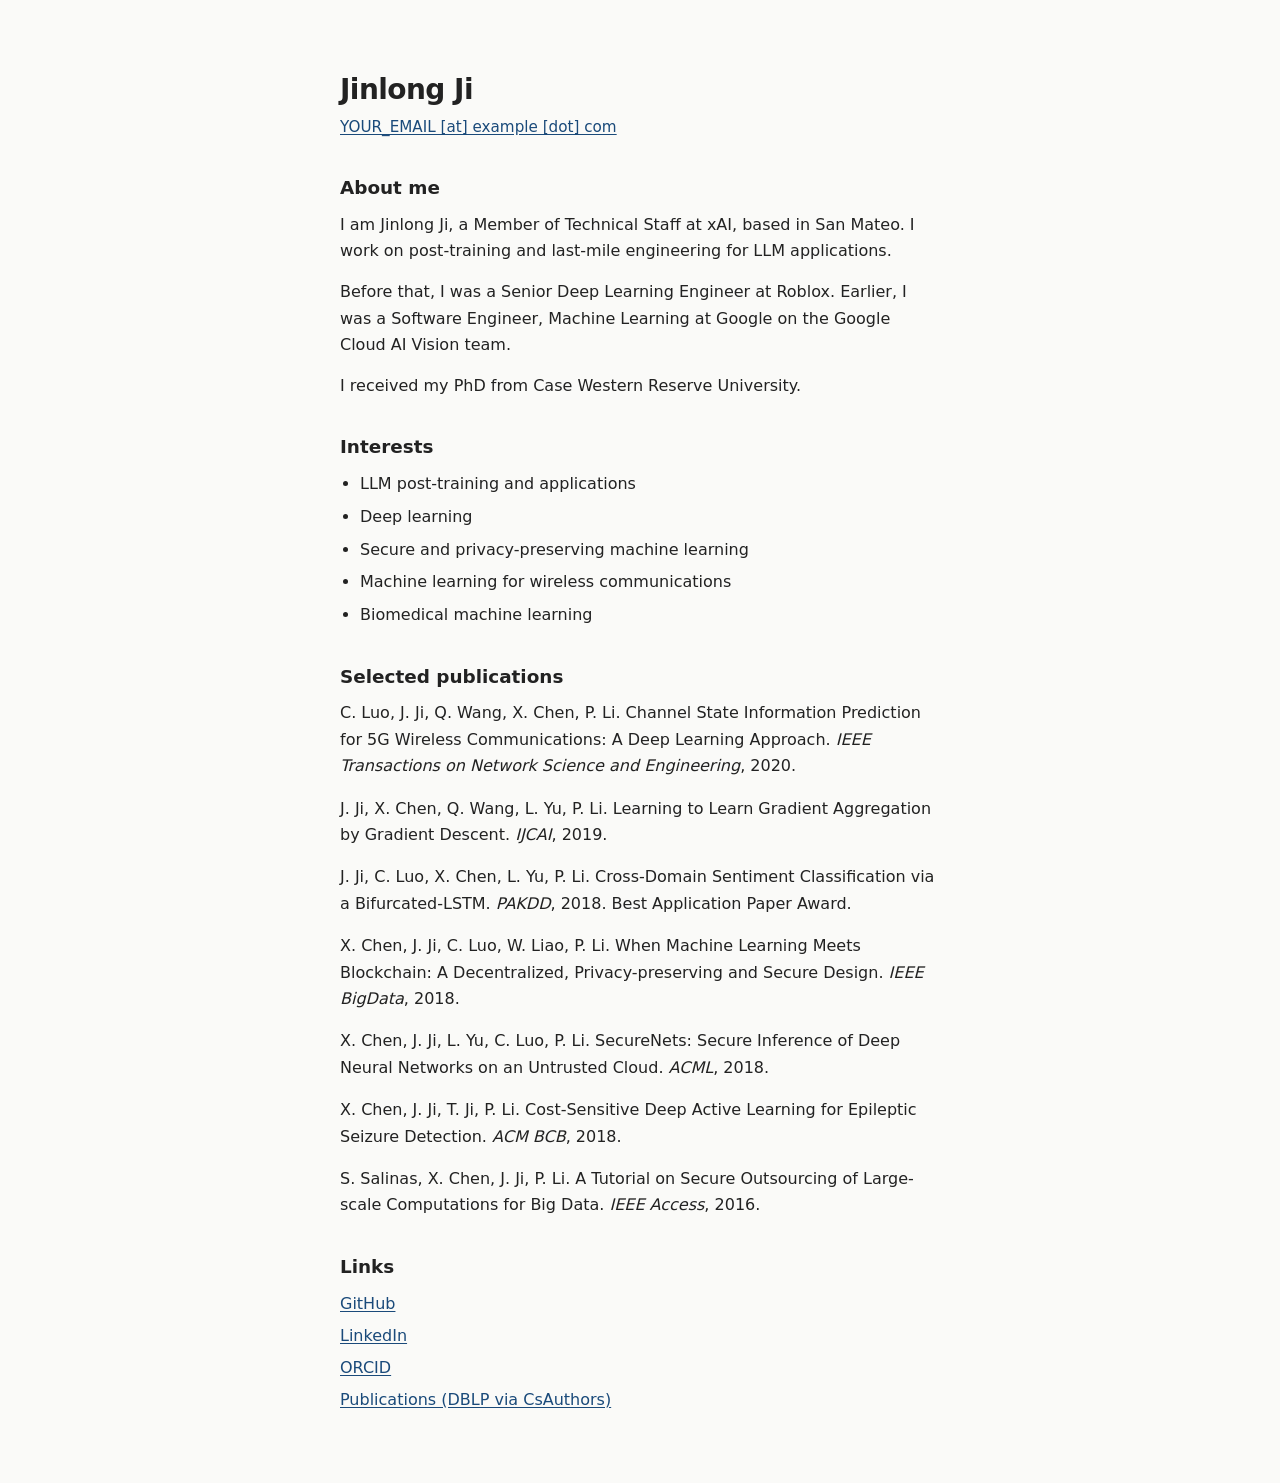
==== commit 4d6c3c4e: "Redesign as simple About-me personal page" ====
--- a/index.html
+++ b/index.html
@@ -3,47 +3,95 @@
 <head>
   <meta charset="UTF-8" />
   <meta name="viewport" content="width=device-width, initial-scale=1" />
-  <meta name="description" content="Jinlong Ji — ML engineer at xAI, based in San Mateo." />
-  <meta name="author" content="Jinlong Ji" />
+  <meta name="description" content="Jinlong Ji — Member of Technical Staff at xAI." />
   <title>Jinlong Ji</title>
   <link rel="stylesheet" href="styles.css" />
 </head>
 <body>
-  <a class="skip" href="#main">Skip to content</a>
-
-  <main id="main">
-    <header class="intro">
+  <main>
+    <header>
       <h1>Jinlong Ji</h1>
-      <p class="lede">
-        I’m an ML engineer at xAI, based in San Mateo.
-        I work on machine learning systems — the kind of practical engineering
-        that sits between research ideas and reliable production use.
-      </p>
-      <p class="currently">
-        Currently: building and maintaining ML infrastructure at xAI.
+      <p class="contact">
+        <a href="mailto:YOUR_EMAIL@example.com">YOUR_EMAIL [at] example [dot] com</a>
       </p>
     </header>
 
-    <nav class="links" aria-label="Links">
+    <section aria-labelledby="about">
+      <h2 id="about">About me</h2>
+      <p>
+        I am Jinlong Ji, a Member of Technical Staff at xAI, based in San Mateo.
+        I work on post-training and last-mile engineering for LLM applications.
+      </p>
+      <p>
+        Before that, I was a Senior Deep Learning Engineer at Roblox.
+        Earlier, I was a Software Engineer, Machine Learning at Google on the Google Cloud AI Vision team.
+      </p>
+      <p>
+        I received my PhD from Case Western Reserve University.
+      </p>
+    </section>
+
+    <section aria-labelledby="interests">
+      <h2 id="interests">Interests</h2>
       <ul>
+        <li>LLM post-training and applications</li>
+        <li>Deep learning</li>
+        <li>Secure and privacy-preserving machine learning</li>
+        <li>Machine learning for wireless communications</li>
+        <li>Biomedical machine learning</li>
+      </ul>
+    </section>
+
+    <section aria-labelledby="pubs">
+      <h2 id="pubs">Selected publications</h2>
+      <ul class="pubs">
         <li>
-          <a href="https://github.com/eggji" rel="noopener noreferrer">GitHub</a>
-          <span class="hint">@eggji</span>
+          C. Luo, J. Ji, Q. Wang, X. Chen, P. Li.
+          <span class="title">Channel State Information Prediction for 5G Wireless Communications: A Deep Learning Approach.</span>
+          <em>IEEE Transactions on Network Science and Engineering</em>, 2020.
         </li>
         <li>
-          <a href="mailto:hello@example.com">Email</a>
-          <span class="hint">replace with your address</span>
+          J. Ji, X. Chen, Q. Wang, L. Yu, P. Li.
+          <span class="title">Learning to Learn Gradient Aggregation by Gradient Descent.</span>
+          <em>IJCAI</em>, 2019.
         </li>
         <li>
-          <a href="https://www.linkedin.com/in/YOUR_HANDLE">LinkedIn</a>
-          <span class="hint">replace with your profile</span>
+          J. Ji, C. Luo, X. Chen, L. Yu, P. Li.
+          <span class="title">Cross-Domain Sentiment Classification via a Bifurcated-LSTM.</span>
+          <em>PAKDD</em>, 2018. Best Application Paper Award.
+        </li>
+        <li>
+          X. Chen, J. Ji, C. Luo, W. Liao, P. Li.
+          <span class="title">When Machine Learning Meets Blockchain: A Decentralized, Privacy-preserving and Secure Design.</span>
+          <em>IEEE BigData</em>, 2018.
+        </li>
+        <li>
+          X. Chen, J. Ji, L. Yu, C. Luo, P. Li.
+          <span class="title">SecureNets: Secure Inference of Deep Neural Networks on an Untrusted Cloud.</span>
+          <em>ACML</em>, 2018.
+        </li>
+        <li>
+          X. Chen, J. Ji, T. Ji, P. Li.
+          <span class="title">Cost-Sensitive Deep Active Learning for Epileptic Seizure Detection.</span>
+          <em>ACM BCB</em>, 2018.
+        </li>
+        <li>
+          S. Salinas, X. Chen, J. Ji, P. Li.
+          <span class="title">A Tutorial on Secure Outsourcing of Large-scale Computations for Big Data.</span>
+          <em>IEEE Access</em>, 2016.
         </li>
       </ul>
-    </nav>
+    </section>
+
+    <section aria-labelledby="links">
+      <h2 id="links">Links</h2>
+      <ul class="links">
+        <li><a href="https://github.com/eggji">GitHub</a></li>
+        <li><a href="https://www.linkedin.com/in/jinlong-ji-138a6b12b">LinkedIn</a></li>
+        <li><a href="https://orcid.org/0000-0001-8348-4394">ORCID</a></li>
+        <li><a href="https://www.csauthors.net/jinlong-ji/">Publications (DBLP via CsAuthors)</a></li>
+      </ul>
+    </section>
   </main>
-
-  <footer>
-    <p>Jinlong Ji · San Mateo</p>
-  </footer>
 </body>
 </html>
--- a/styles.css
+++ b/styles.css
@@ -1,14 +1,13 @@
-/* Minimal personal page — light, quiet */
+/* Quiet academic-personal page — light, narrow, lots of air */
 
 :root {
-  --bg: #f7f6f3;
-  --text: #1a1a1a;
-  --muted: #5c5c5c;
-  --link: #1a1a1a;
-  --link-hover: #333;
-  --rule: #e2e0db;
-  --max: 36rem;
-  --pad: 1.5rem;
+  --bg: #fafaf8;
+  --text: #222;
+  --muted: #666;
+  --link: #1a4a7a;
+  --rule: #e6e4df;
+  --max: 40rem;
+  --pad: 1.25rem;
 }
 
 *,
@@ -18,122 +17,105 @@
 }
 
 html {
-  font-size: 112.5%; /* ~18px */
+  font-size: 100%;
   -webkit-text-size-adjust: 100%;
 }
 
 body {
   margin: 0;
   min-height: 100vh;
-  display: flex;
-  flex-direction: column;
-  font-family: Georgia, "Times New Roman", Times, serif;
-  line-height: 1.6;
+  font-family: system-ui, -apple-system, "Segoe UI", Roboto, Helvetica, Arial, sans-serif;
+  font-size: 1rem;
+  line-height: 1.65;
   color: var(--text);
   background: var(--bg);
 }
 
-.skip {
-  position: absolute;
-  left: -9999px;
-  top: 0;
-  padding: 0.5rem 0.75rem;
-  background: var(--text);
-  color: var(--bg);
-  z-index: 10;
+main {
+  max-width: var(--max);
+  margin: 0 auto;
+  padding: 3.5rem var(--pad) 4rem;
 }
 
-.skip:focus {
-  left: var(--pad);
-  top: var(--pad);
+header {
+  margin-bottom: 2.25rem;
 }
 
-main {
-  flex: 1;
-  width: 100%;
-  max-width: var(--max);
-  margin: 0 auto;
-  padding: 4.5rem var(--pad) 3rem;
+h1 {
+  margin: 0 0 0.5rem;
+  font-size: 1.75rem;
+  font-weight: 600;
+  letter-spacing: -0.02em;
+  line-height: 1.25;
 }
 
-.intro h1 {
-  margin: 0 0 1.25rem;
-  font-family: system-ui, -apple-system, "Segoe UI", Roboto, Helvetica, Arial, sans-serif;
-  font-size: 1.65rem;
-  font-weight: 600;
-  letter-spacing: -0.02em;
-  line-height: 1.2;
+.contact {
+  margin: 0;
+  font-size: 0.95rem;
+  color: var(--muted);
 }
 
-.lede {
-  margin: 0 0 1.25rem;
-  font-size: 1.05rem;
+h2 {
+  margin: 2.25rem 0 0.75rem;
+  font-size: 1.15rem;
+  font-weight: 600;
+  line-height: 1.3;
 }
 
-.currently {
-  margin: 0;
-  color: var(--muted);
-  font-size: 0.95rem;
+p {
+  margin: 0 0 0.9rem;
+}
+
+ul {
+  margin: 0.4rem 0 0;
+  padding-left: 1.25rem;
+}
+
+li {
+  margin: 0 0 0.4rem;
+}
+
+.pubs {
+  list-style: none;
+  padding-left: 0;
+}
+
+.pubs li {
+  margin: 0 0 1rem;
+  padding-left: 0;
+}
+
+.pubs .title {
+  font-weight: 500;
 }
 
 .links {
-  margin-top: 2.75rem;
-  padding-top: 1.75rem;
-  border-top: 1px solid var(--rule);
-}
-
-.links ul {
   list-style: none;
-  margin: 0;
-  padding: 0;
+  padding-left: 0;
 }
 
 .links li {
-  display: flex;
-  flex-wrap: wrap;
-  align-items: baseline;
-  gap: 0.5rem 0.85rem;
-  margin: 0 0 0.85rem;
-  font-family: system-ui, -apple-system, "Segoe UI", Roboto, Helvetica, Arial, sans-serif;
-  font-size: 0.95rem;
+  margin: 0 0 0.35rem;
 }
 
-.links a {
+a {
   color: var(--link);
   text-decoration: underline;
-  text-underline-offset: 0.15em;
+  text-underline-offset: 0.12em;
 }
 
-.links a:hover,
-.links a:focus-visible {
-  color: var(--link-hover);
+a:hover,
+a:focus-visible {
+  text-decoration-thickness: 2px;
 }
 
-.links a:focus-visible {
+a:focus-visible {
   outline: 2px solid var(--text);
-  outline-offset: 3px;
-}
-
-.hint {
-  color: var(--muted);
-  font-size: 0.85rem;
-}
-
-footer {
-  max-width: var(--max);
-  margin: 0 auto;
-  padding: 0 var(--pad) 2.5rem;
-  font-family: system-ui, -apple-system, "Segoe UI", Roboto, Helvetica, Arial, sans-serif;
-  font-size: 0.8rem;
-  color: var(--muted);
-}
-
-footer p {
-  margin: 0;
+  outline-offset: 2px;
 }
 
 @media (min-width: 40rem) {
   main {
-    padding-top: 6rem;
+    padding-top: 4.5rem;
   }
 }
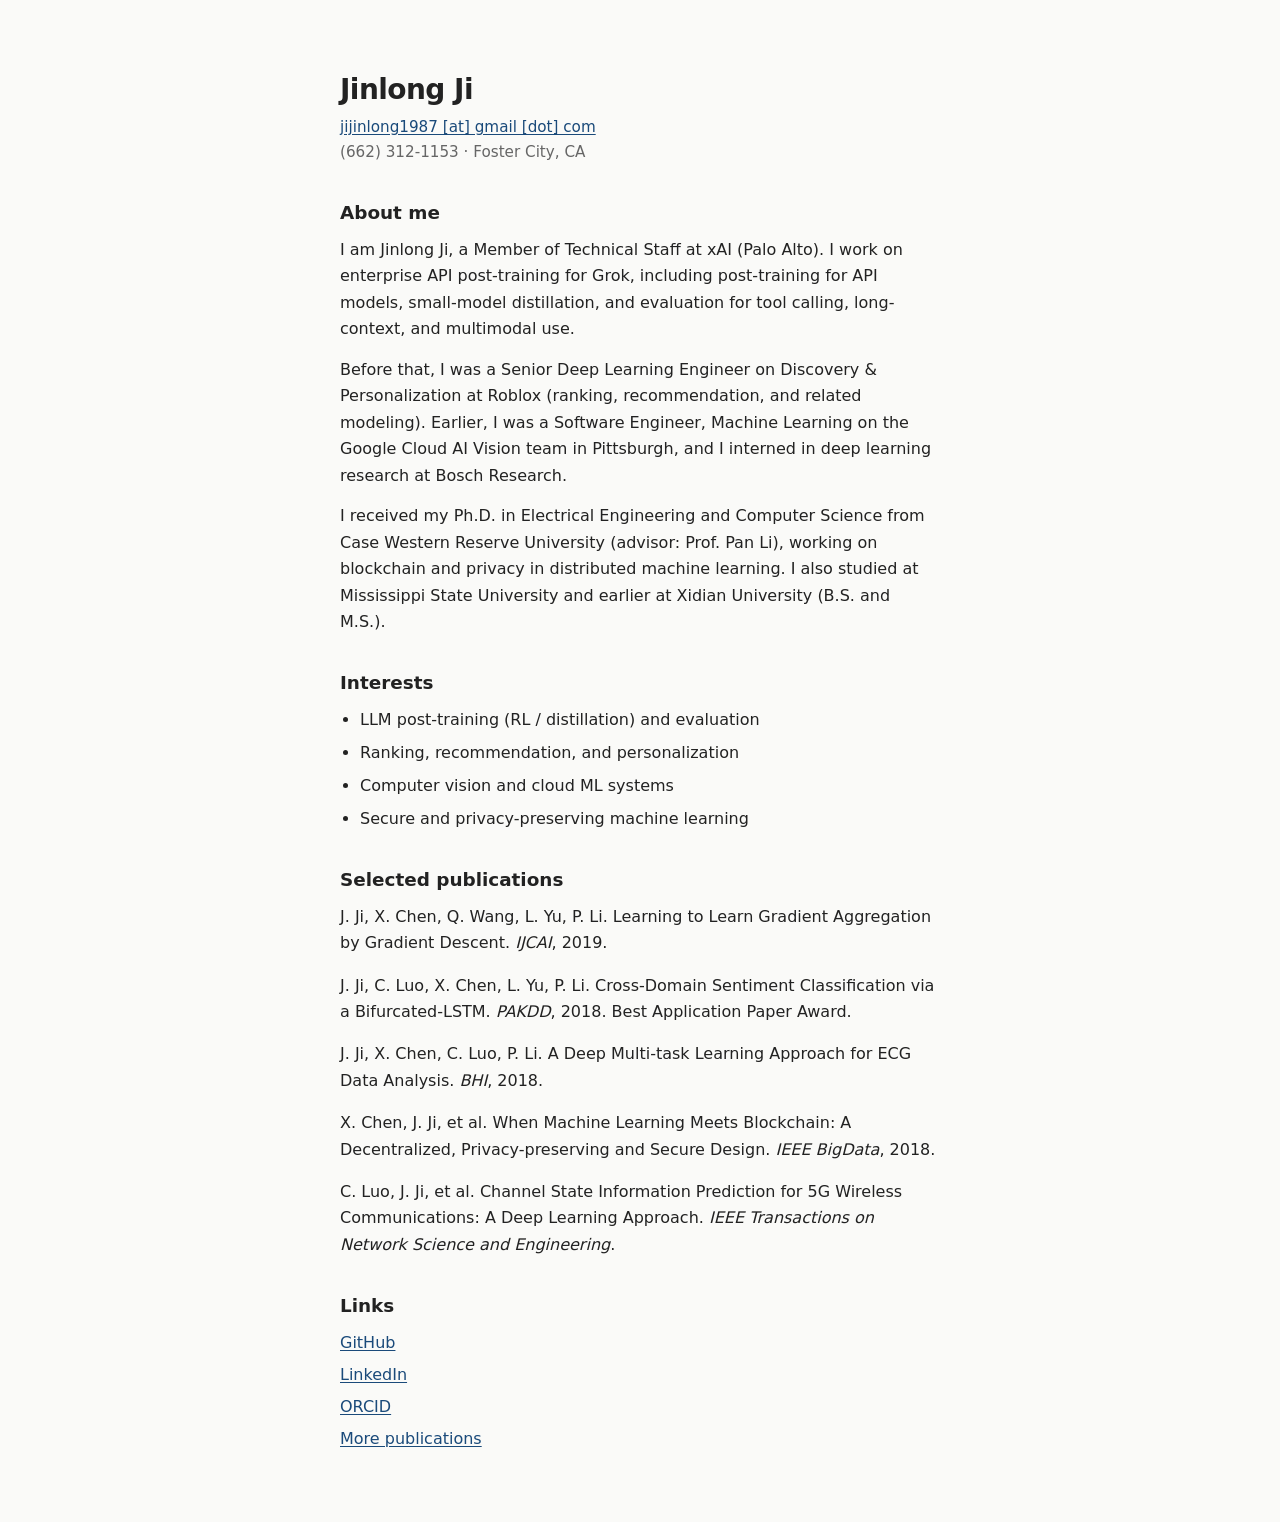
==== commit 4f70b4ed: "Update contact and About me from CV" ====
--- a/index.html
+++ b/index.html
@@ -12,44 +12,44 @@
     <header>
       <h1>Jinlong Ji</h1>
       <p class="contact">
-        <a href="mailto:YOUR_EMAIL@example.com">YOUR_EMAIL [at] example [dot] com</a>
+        <a href="mailto:jijinlong1987@gmail.com">jijinlong1987 [at] gmail [dot] com</a><br />
+        (662) 312-1153 · Foster City, CA
       </p>
     </header>
 
     <section aria-labelledby="about">
       <h2 id="about">About me</h2>
       <p>
-        I am Jinlong Ji, a Member of Technical Staff at xAI, based in San Mateo.
-        I work on post-training and last-mile engineering for LLM applications.
+        I am Jinlong Ji, a Member of Technical Staff at xAI (Palo Alto).
+        I work on enterprise API post-training for Grok, including post-training for API models,
+        small-model distillation, and evaluation for tool calling, long-context, and multimodal use.
       </p>
       <p>
-        Before that, I was a Senior Deep Learning Engineer at Roblox.
-        Earlier, I was a Software Engineer, Machine Learning at Google on the Google Cloud AI Vision team.
+        Before that, I was a Senior Deep Learning Engineer on Discovery &amp; Personalization at Roblox
+        (ranking, recommendation, and related modeling).
+        Earlier, I was a Software Engineer, Machine Learning on the Google Cloud AI Vision team in Pittsburgh,
+        and I interned in deep learning research at Bosch Research.
       </p>
       <p>
-        I received my PhD from Case Western Reserve University.
+        I received my Ph.D. in Electrical Engineering and Computer Science from Case Western Reserve University
+        (advisor: Prof. Pan Li), working on blockchain and privacy in distributed machine learning.
+        I also studied at Mississippi State University and earlier at Xidian University (B.S. and M.S.).
       </p>
     </section>
 
     <section aria-labelledby="interests">
       <h2 id="interests">Interests</h2>
       <ul>
-        <li>LLM post-training and applications</li>
-        <li>Deep learning</li>
+        <li>LLM post-training (RL / distillation) and evaluation</li>
+        <li>Ranking, recommendation, and personalization</li>
+        <li>Computer vision and cloud ML systems</li>
         <li>Secure and privacy-preserving machine learning</li>
-        <li>Machine learning for wireless communications</li>
-        <li>Biomedical machine learning</li>
       </ul>
     </section>
 
     <section aria-labelledby="pubs">
       <h2 id="pubs">Selected publications</h2>
       <ul class="pubs">
-        <li>
-          C. Luo, J. Ji, Q. Wang, X. Chen, P. Li.
-          <span class="title">Channel State Information Prediction for 5G Wireless Communications: A Deep Learning Approach.</span>
-          <em>IEEE Transactions on Network Science and Engineering</em>, 2020.
-        </li>
         <li>
           J. Ji, X. Chen, Q. Wang, L. Yu, P. Li.
           <span class="title">Learning to Learn Gradient Aggregation by Gradient Descent.</span>
@@ -61,24 +61,19 @@
           <em>PAKDD</em>, 2018. Best Application Paper Award.
         </li>
         <li>
-          X. Chen, J. Ji, C. Luo, W. Liao, P. Li.
+          J. Ji, X. Chen, C. Luo, P. Li.
+          <span class="title">A Deep Multi-task Learning Approach for ECG Data Analysis.</span>
+          <em>BHI</em>, 2018.
+        </li>
+        <li>
+          X. Chen, J. Ji, et al.
           <span class="title">When Machine Learning Meets Blockchain: A Decentralized, Privacy-preserving and Secure Design.</span>
           <em>IEEE BigData</em>, 2018.
         </li>
         <li>
-          X. Chen, J. Ji, L. Yu, C. Luo, P. Li.
-          <span class="title">SecureNets: Secure Inference of Deep Neural Networks on an Untrusted Cloud.</span>
-          <em>ACML</em>, 2018.
-        </li>
-        <li>
-          X. Chen, J. Ji, T. Ji, P. Li.
-          <span class="title">Cost-Sensitive Deep Active Learning for Epileptic Seizure Detection.</span>
-          <em>ACM BCB</em>, 2018.
-        </li>
-        <li>
-          S. Salinas, X. Chen, J. Ji, P. Li.
-          <span class="title">A Tutorial on Secure Outsourcing of Large-scale Computations for Big Data.</span>
-          <em>IEEE Access</em>, 2016.
+          C. Luo, J. Ji, et al.
+          <span class="title">Channel State Information Prediction for 5G Wireless Communications: A Deep Learning Approach.</span>
+          <em>IEEE Transactions on Network Science and Engineering</em>.
         </li>
       </ul>
     </section>
@@ -89,7 +84,7 @@
         <li><a href="https://github.com/eggji">GitHub</a></li>
         <li><a href="https://www.linkedin.com/in/jinlong-ji-138a6b12b">LinkedIn</a></li>
         <li><a href="https://orcid.org/0000-0001-8348-4394">ORCID</a></li>
-        <li><a href="https://www.csauthors.net/jinlong-ji/">Publications (DBLP via CsAuthors)</a></li>
+        <li><a href="https://www.csauthors.net/jinlong-ji/">More publications</a></li>
       </ul>
     </section>
   </main>
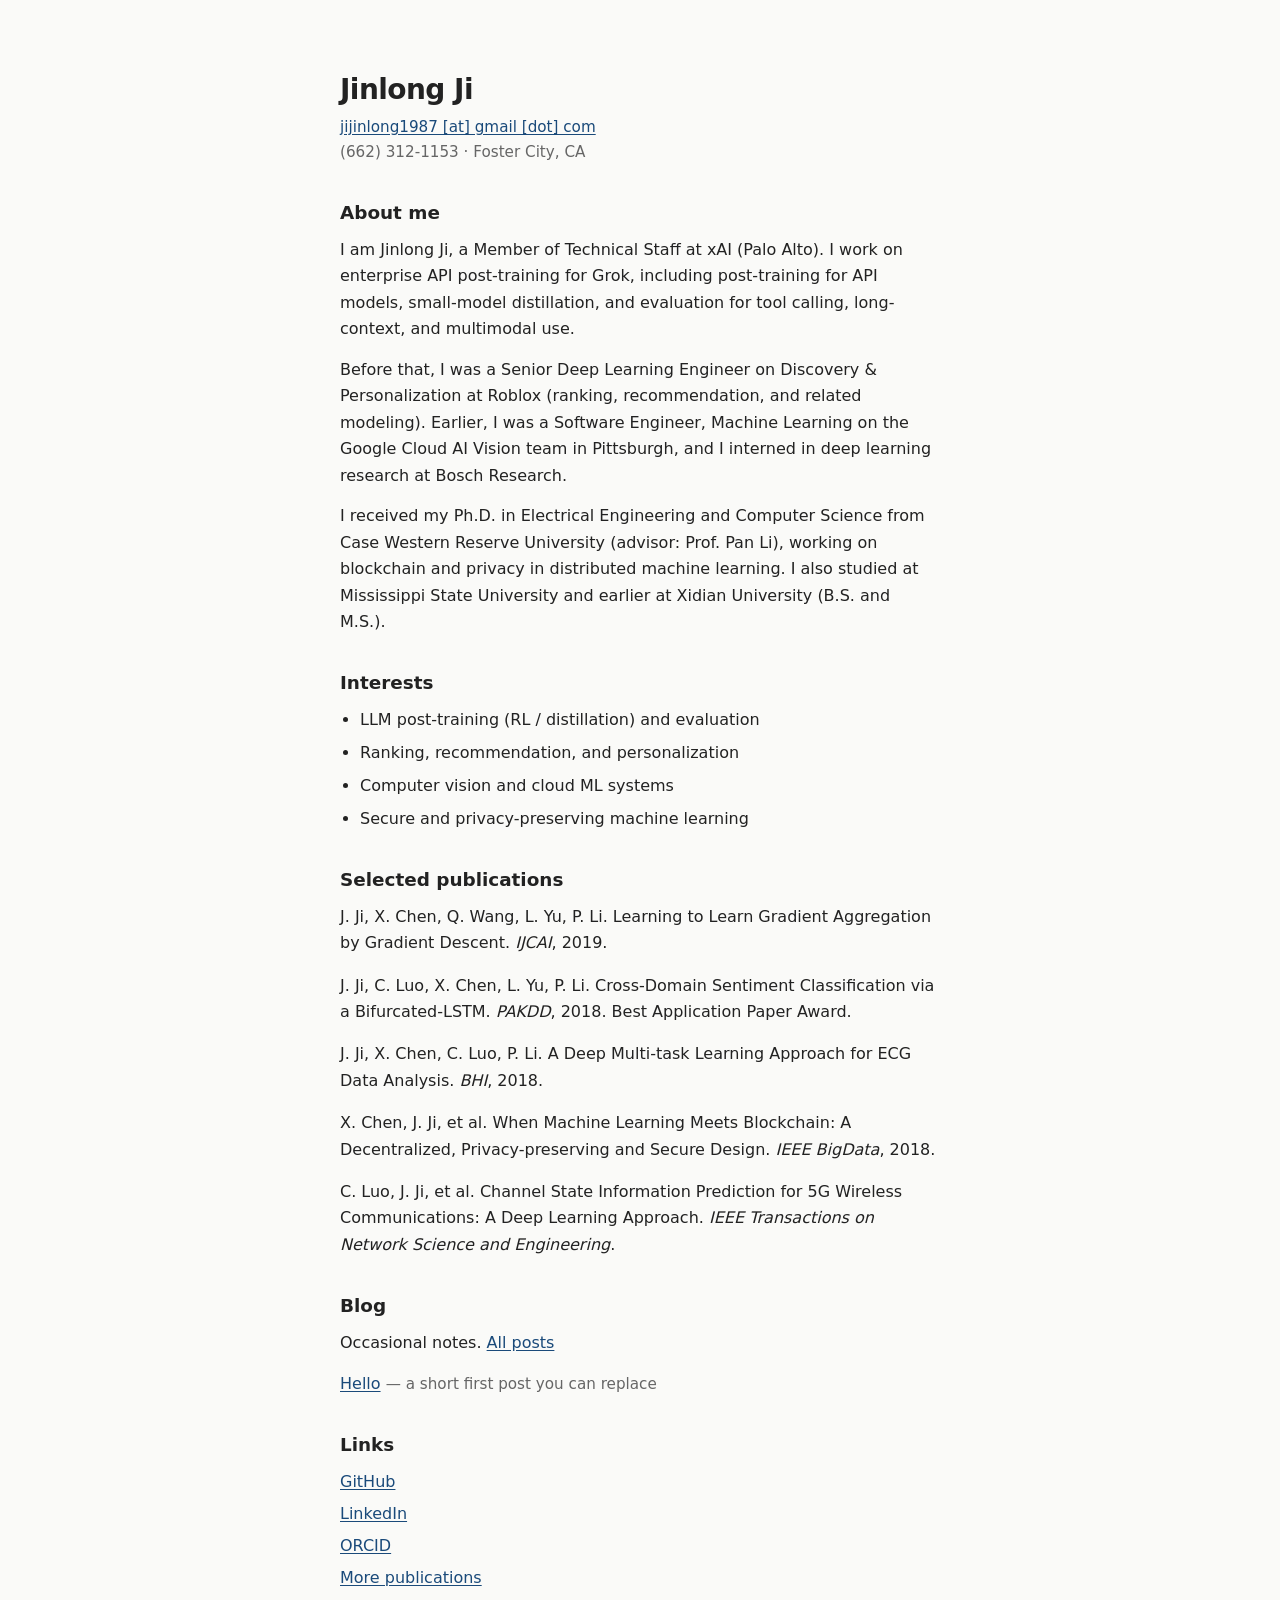
==== commit ae1f7eda: "Add simple blog section and first post template" ====
--- a/index.html
+++ b/index.html
@@ -78,6 +78,21 @@
       </ul>
     </section>
 
+
+    <section aria-labelledby="blog">
+      <h2 id="blog">Blog</h2>
+      <p>
+        Occasional notes.
+        <a href="blog/">All posts</a>
+      </p>
+      <ul class="blog-list">
+        <li>
+          <a href="blog/hello.html">Hello</a>
+          <span class="meta"> — a short first post you can replace</span>
+        </li>
+      </ul>
+    </section>
+
     <section aria-labelledby="links">
       <h2 id="links">Links</h2>
       <ul class="links">
--- a/styles.css
+++ b/styles.css
@@ -119,3 +119,31 @@
     padding-top: 4.5rem;
   }
 }
+
+.blog-list {
+  list-style: none;
+  padding-left: 0;
+}
+
+.blog-list li {
+  margin: 0 0 0.65rem;
+}
+
+.meta {
+  color: var(--muted);
+  font-size: 0.95rem;
+}
+
+.nav-back {
+  margin: 0 0 1.5rem;
+  font-size: 0.95rem;
+}
+
+article header {
+  margin-bottom: 1.5rem;
+}
+
+code {
+  font-family: ui-monospace, SFMono-Regular, Menlo, monospace;
+  font-size: 0.9em;
+}
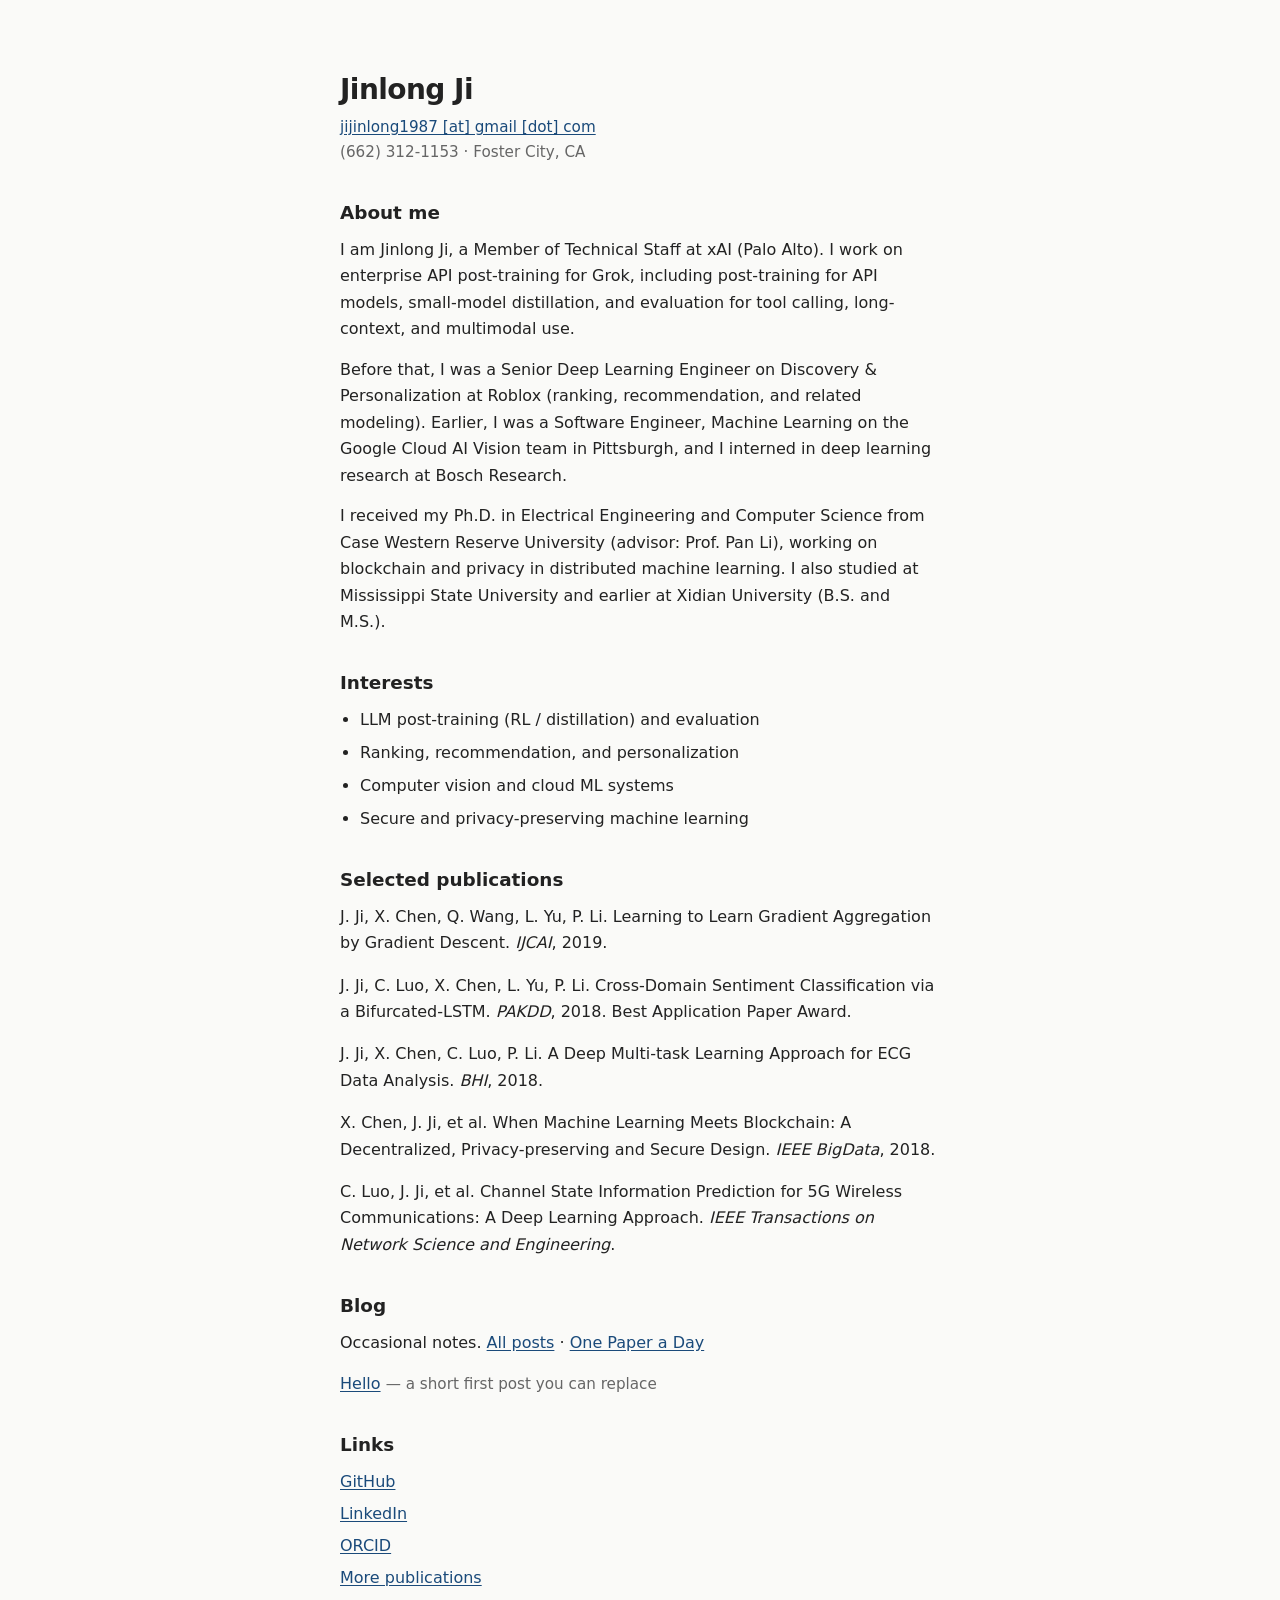
==== commit 9256ef83: "Link One Paper a Day from home; styles; README" ====
--- a/index.html
+++ b/index.html
@@ -84,6 +84,7 @@
       <p>
         Occasional notes.
         <a href="blog/">All posts</a>
+        · <a href="papers/">One Paper a Day</a>
       </p>
       <ul class="blog-list">
         <li>
--- a/styles.css
+++ b/styles.css
@@ -147,3 +147,32 @@
   font-family: ui-monospace, SFMono-Regular, Menlo, monospace;
   font-size: 0.9em;
 }
+
+.tags {
+  display: block;
+  margin: 0.15rem 0 0;
+}
+
+.tag {
+  display: inline-block;
+  margin: 0 0.3rem 0.25rem 0;
+  padding: 0 0.45rem;
+  font-size: 0.8rem;
+  line-height: 1.6;
+  color: var(--muted);
+  border: 1px solid var(--rule);
+  border-radius: 3px;
+  text-decoration: none;
+}
+
+.tag:hover,
+.tag:focus-visible,
+.tag.is-active {
+  color: var(--link);
+  border-color: currentColor;
+}
+
+.tag-filter {
+  font-size: 0.95rem;
+  color: var(--muted);
+}
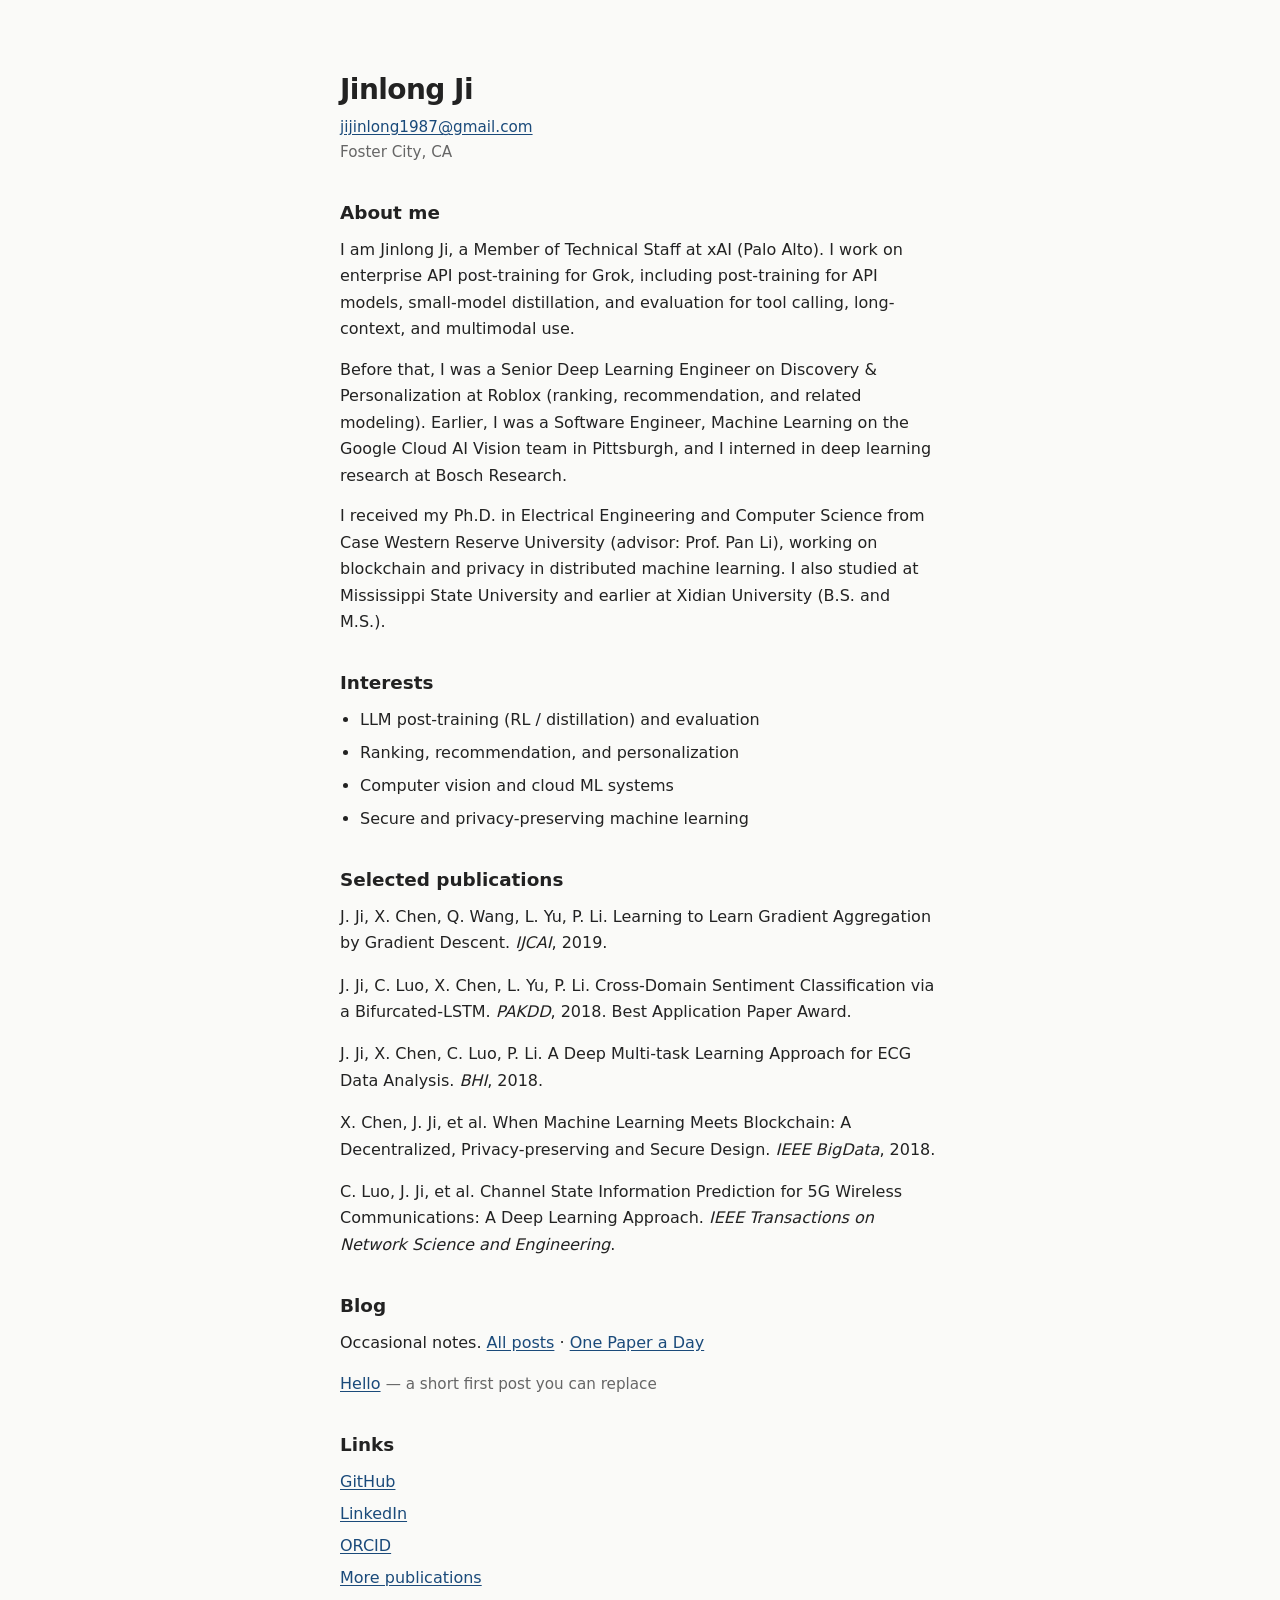
==== commit 1dd04206: "Plain email, remove phone" ====
--- a/index.html
+++ b/index.html
@@ -12,8 +12,8 @@
     <header>
       <h1>Jinlong Ji</h1>
       <p class="contact">
-        <a href="mailto:jijinlong1987@gmail.com">jijinlong1987 [at] gmail [dot] com</a><br />
-        (662) 312-1153 · Foster City, CA
+        <a href="mailto:jijinlong1987@gmail.com">jijinlong1987@gmail.com</a><br />
+        Foster City, CA
       </p>
     </header>
 
